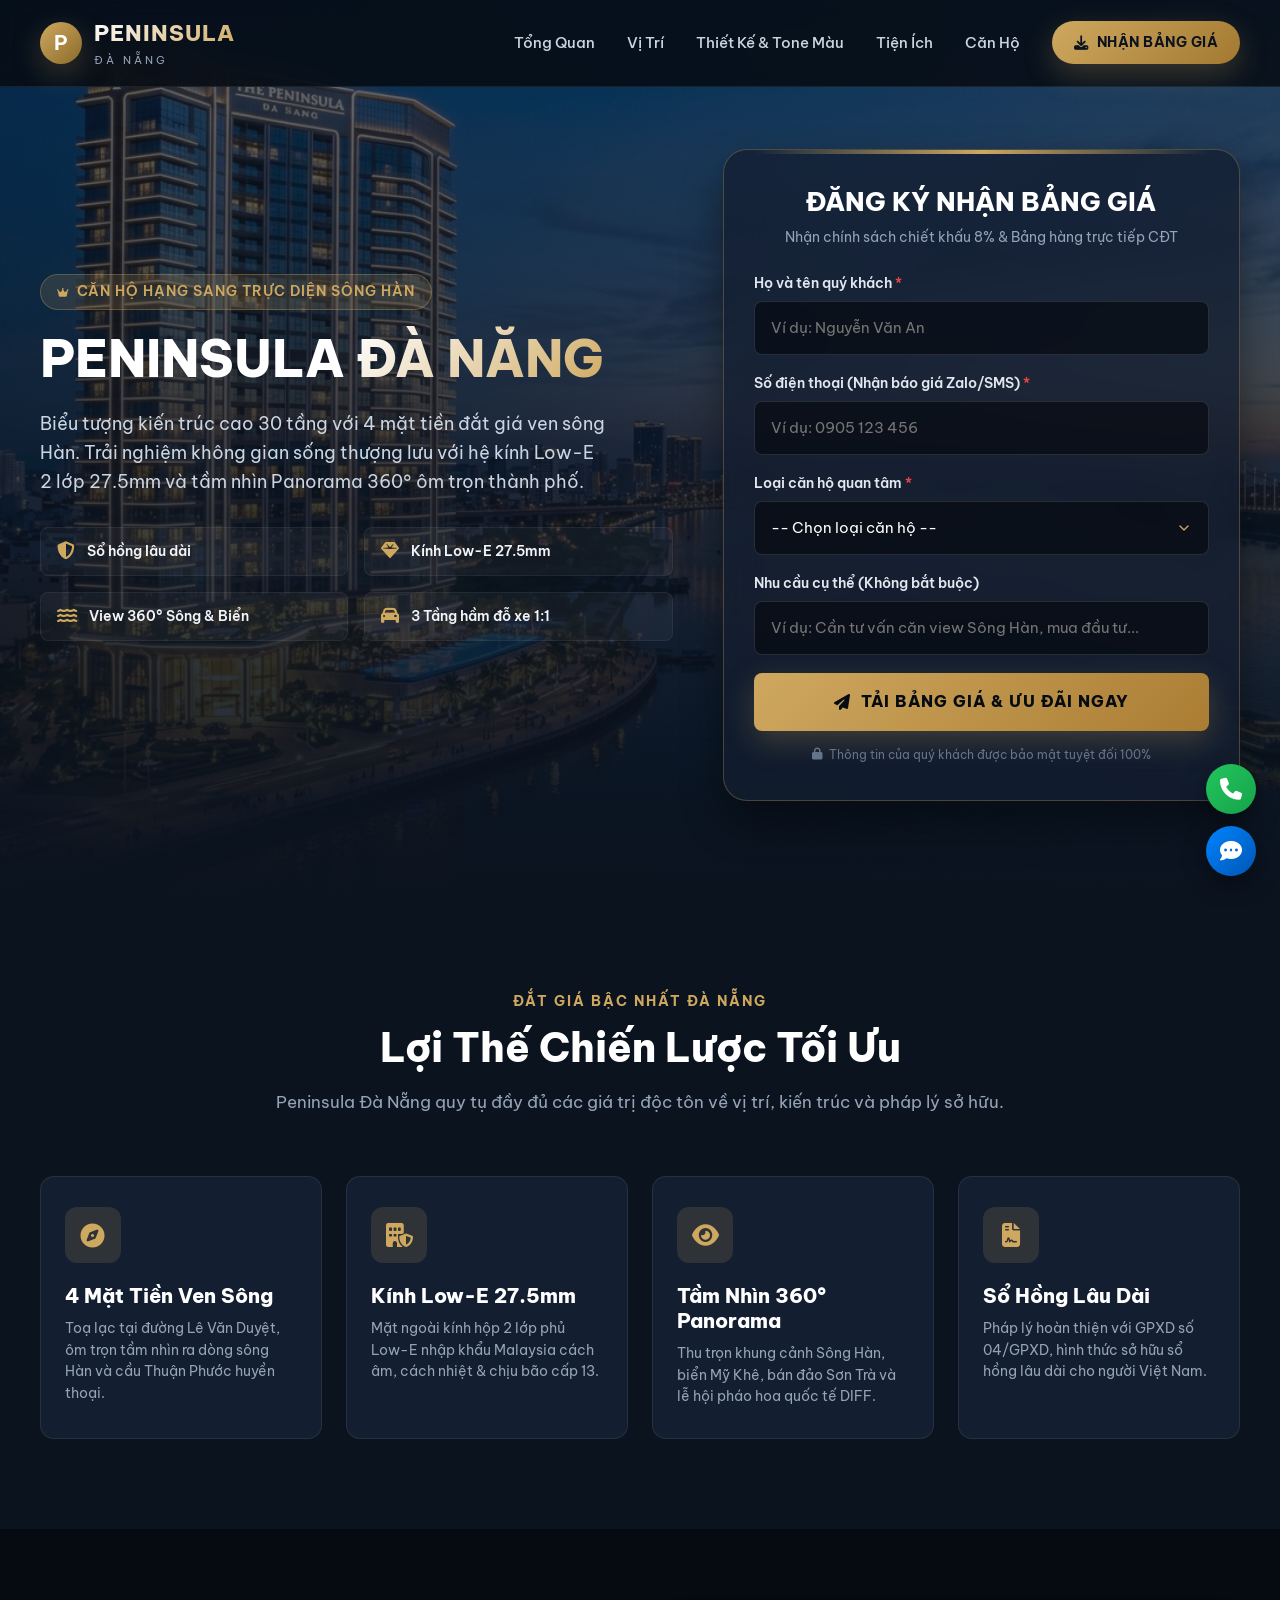
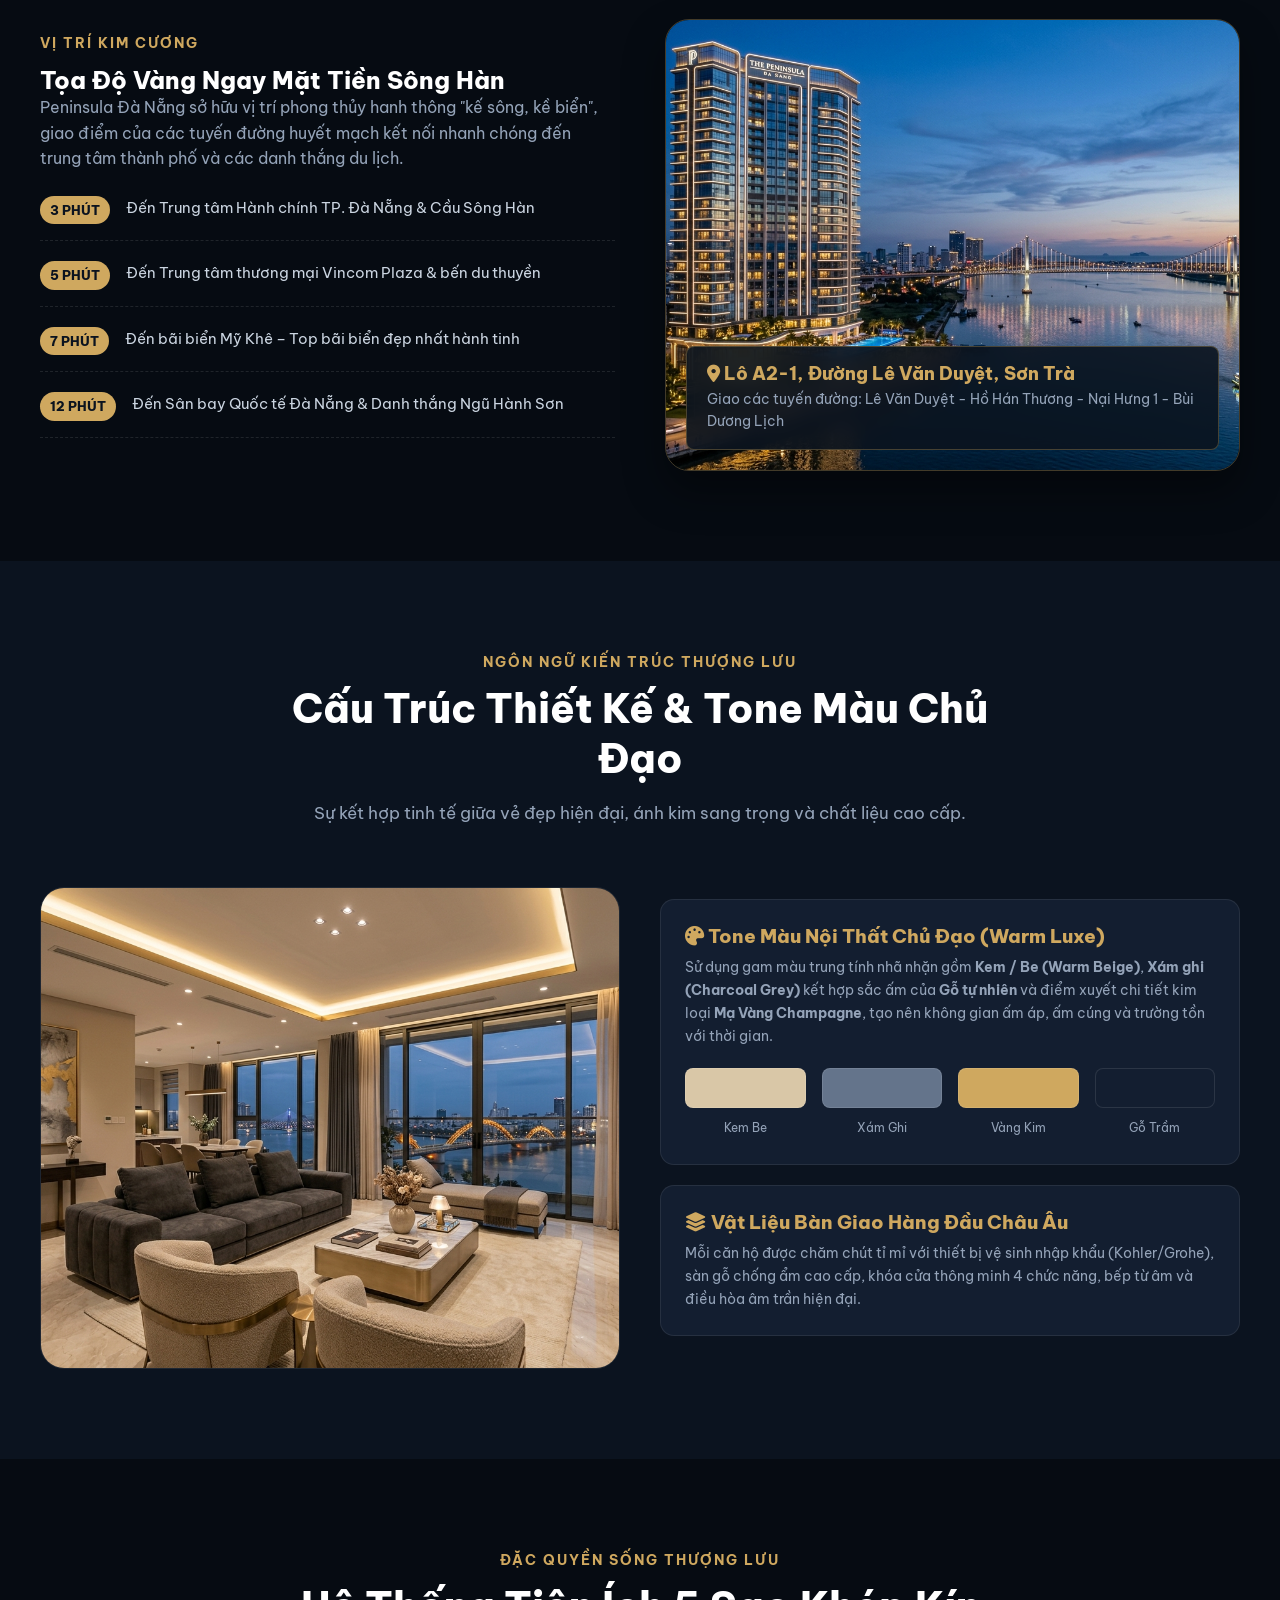
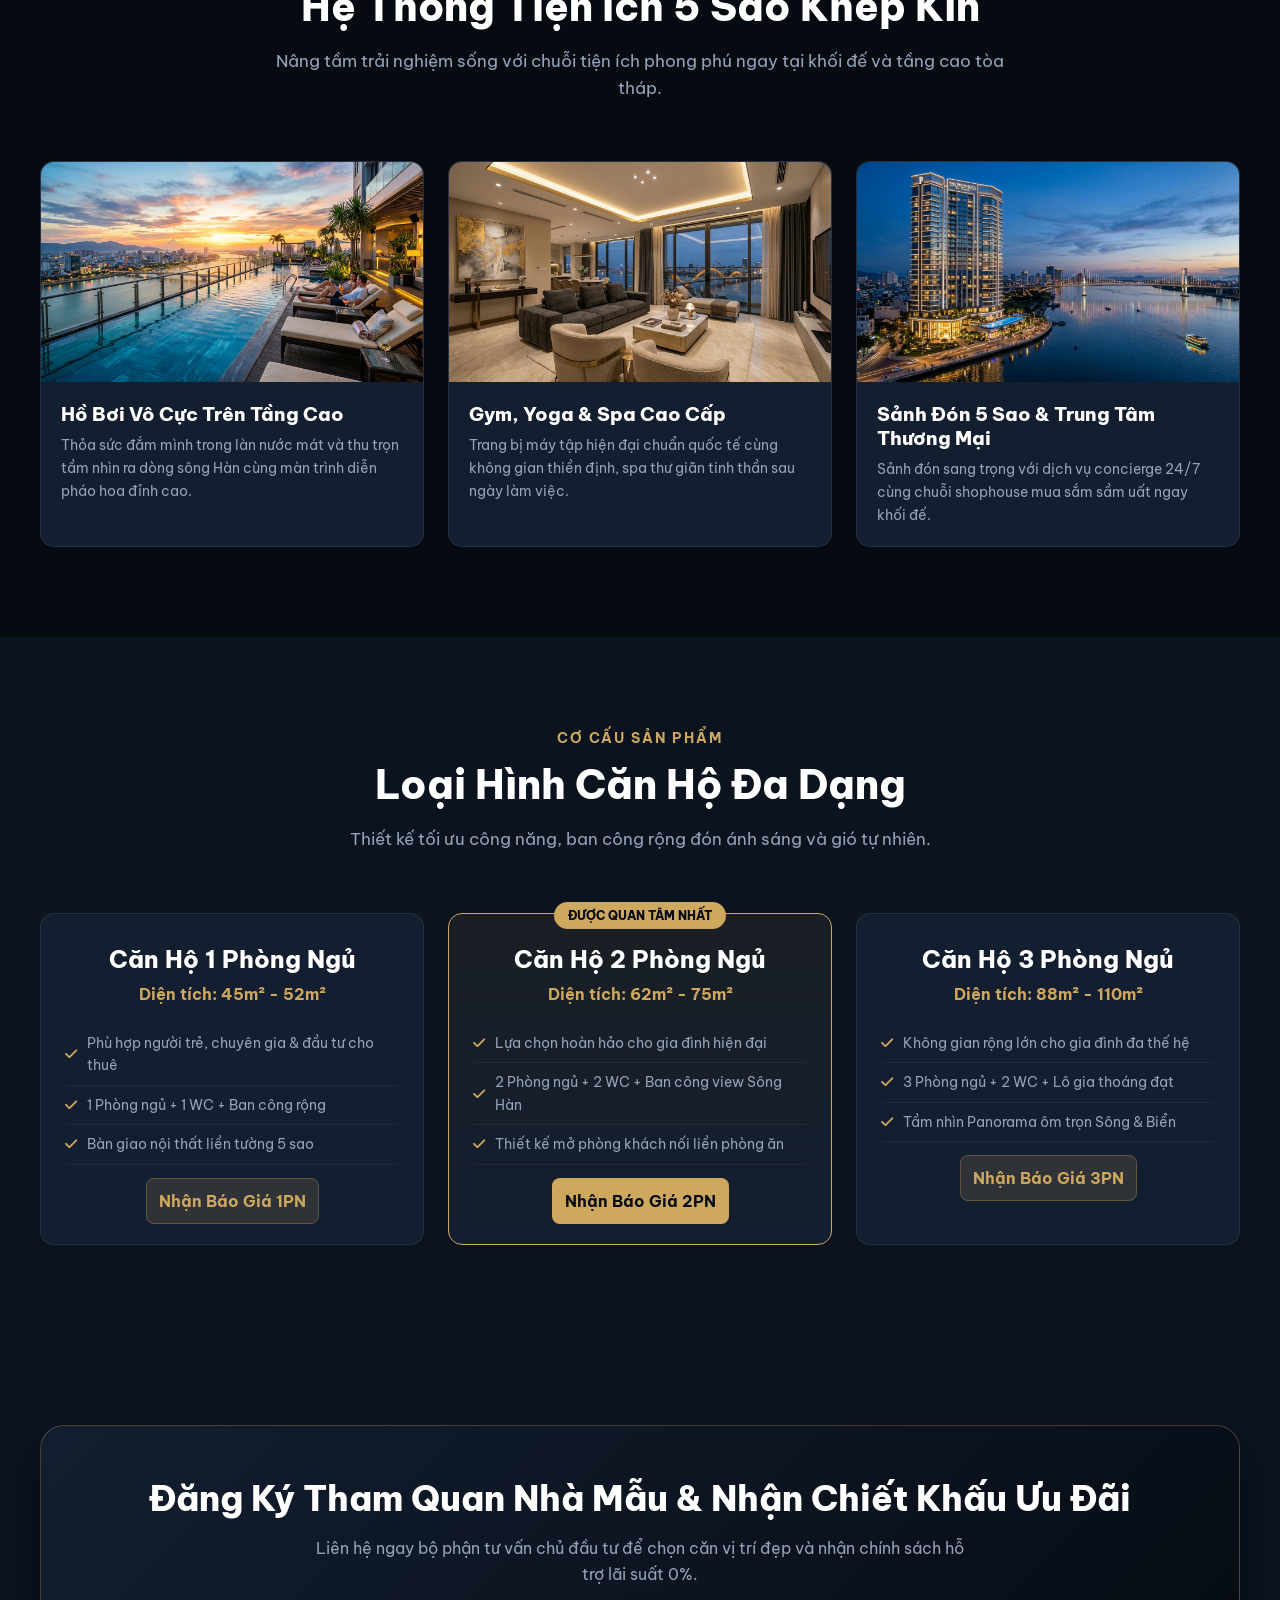
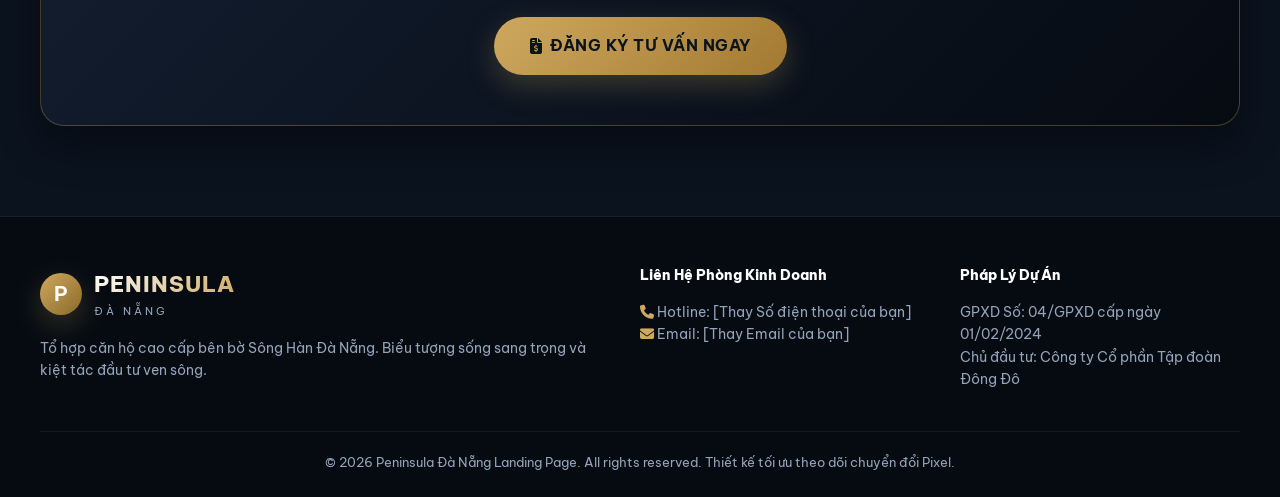
==== index.html @ bd0c5ffa "Initial Peninsula Da Nang landing page" ====
<!DOCTYPE html>
<html lang="vi">
<head>
  <meta charset="UTF-8">
  <meta name="viewport" content="width=device-width, initial-scale=1.0">
  <title>Peninsula Đà Nẵng | Căn Hộ Hạng Sang Ven Sông Hàn - Nhận Bảng Giá CĐT</title>
  <meta name="description" content="Dự án Căn hộ Cao Cấp Peninsula Đà Nẵng tại đường Lê Văn Duyệt, Sơn Trà. Sở hữu 4 mặt tiền trực diện Sông Hàn, kính Low-E 27.5mm, sổ hồng lâu dài. Đăng ký nhận bảng giá và ưu đãi chiết khấu mới nhất!">
  
  <!-- Google Fonts - Be Vietnam Pro Single Font System -->
  <link rel="preconnect" href="https://fonts.googleapis.com">
  <link rel="preconnect" href="https://fonts.gstatic.com" crossorigin>
  <link href="https://fonts.googleapis.com/css2?family=Be+Vietnam+Pro:ital,wght@0,300;0,400;0,500;0,600;0,700;0,800;1,400&display=swap" rel="stylesheet">

  <!-- FontAwesome Icons -->
  <link rel="stylesheet" href="https://cdnjs.cloudflare.com/ajax/libs/font-awesome/6.5.1/css/all.min.css">
  
  <!-- Main Stylesheet -->
  <link rel="stylesheet" href="style.css">
</head>
<body>

  <!-- Floating Contact Widget -->
  <div class="floating-widget">
    <a href="#" class="widget-btn widget-phone" title="Gọi hotline tư vấn">
      <i class="fa-solid fa-phone"></i>
    </a>
    <a href="https://zalo.me" target="_blank" class="widget-btn widget-zalo" title="Chat Zalo ngay">
      <i class="fa-solid fa-comment-dots"></i>
    </a>
  </div>

  <!-- Header Navigation -->
  <header class="header">
    <div class="container">
      <div class="nav-wrapper">
        <a href="#" class="logo">
          <div class="logo-icon">P</div>
          <div class="logo-text">
            <span class="logo-title">PENINSULA</span>
            <span class="logo-sub">ĐÀ NẴNG</span>
          </div>
        </a>

        <ul class="nav-menu">
          <li><a href="#gioi-thieu" class="nav-link">Tổng Quan</a></li>
          <li><a href="#vi-tri" class="nav-link">Vị Trí</a></li>
          <li><a href="#thiet-ke" class="nav-link">Thiết Kế & Tone Màu</a></li>
          <li><a href="#tien-ich" class="nav-link">Tiện Ích</a></li>
          <li><a href="#can-ho" class="nav-link">Căn Hộ</a></li>
          <li><a href="#dang-ky" class="nav-cta-btn"><i class="fa-solid fa-download"></i> Nhận Bảng Giá</a></li>
        </ul>

        <button class="mobile-toggle" aria-label="Menu Mobile">
          <i class="fa-solid fa-bars"></i>
        </button>
      </div>
    </div>
  </header>

  <!-- Hero Section -->
  <section class="hero" id="gioi-thieu">
    <div class="container">
      <div class="hero-grid">
        <!-- Hero Text Left -->
        <div class="hero-content">
          <div class="badge-tag">
            <i class="fa-solid fa-crown"></i> Căn Hộ Hạng Sang Trực Diện Sông Hàn
          </div>
          <h1 class="hero-title">
            PENINSULA <span>ĐÀ NẴNG</span>
          </h1>
          <p class="hero-subtitle">
            Biểu tượng kiến trúc cao 30 tầng với 4 mặt tiền đắt giá ven sông Hàn. Trải nghiệm không gian sống thượng lưu với hệ kính Low-E 2 lớp 27.5mm và tầm nhìn Panorama 360° ôm trọn thành phố.
          </p>

          <div class="hero-features-list">
            <div class="hero-feature-item">
              <i class="fa-solid fa-shield-halved"></i>
              <span class="hero-feature-text">Sổ hồng lâu dài</span>
            </div>
            <div class="hero-feature-item">
              <i class="fa-solid fa-gem"></i>
              <span class="hero-feature-text">Kính Low-E 27.5mm</span>
            </div>
            <div class="hero-feature-item">
              <i class="fa-solid fa-water"></i>
              <span class="hero-feature-text">View 360° Sông & Biển</span>
            </div>
            <div class="hero-feature-item">
              <i class="fa-solid fa-car"></i>
              <span class="hero-feature-text">3 Tầng hầm đỗ xe 1:1</span>
            </div>
          </div>
        </div>

        <!-- Form Registration Right -->
        <div class="hero-form-wrapper" id="dang-ky">
          <div class="lead-form-card">
            <div class="form-header">
              <h3>ĐĂNG KÝ NHẬN BẢNG GIÁ</h3>
              <p>Nhận chính sách chiết khấu 8% & Bảng hàng trực tiếp CĐT</p>
            </div>

            <form id="projectLeadForm">
              <!-- Họ và Tên -->
              <div class="form-group">
                <label for="customerName" class="form-label">Họ và tên quý khách <span style="color: #ef4444;">*</span></label>
                <input type="text" id="customerName" class="form-control" placeholder="Ví dụ: Nguyễn Văn An" required>
              </div>

              <!-- Số Điện Thoại -->
              <div class="form-group">
                <label for="customerPhone" class="form-label">Số điện thoại (Nhận báo giá Zalo/SMS) <span style="color: #ef4444;">*</span></label>
                <input type="tel" id="customerPhone" class="form-control" placeholder="Ví dụ: 0905 123 456" required>
              </div>

              <!-- Loại Căn Hộ Quan Tâm -->
              <div class="form-group">
                <label for="apartmentType" class="form-label">Loại căn hộ quan tâm <span style="color: #ef4444;">*</span></label>
                <select id="apartmentType" class="form-control" required>
                  <option value="" disabled selected>-- Chọn loại căn hộ --</option>
                  <option value="Căn hộ 1 Phòng Ngủ (45 - 52m²)">Căn hộ 1 Phòng Ngủ (45m² - 52m²)</option>
                  <option value="Căn hộ 2 Phòng Ngủ (62 - 75m²)">Căn hộ 2 Phòng Ngủ (62m² - 75m²)</option>
                  <option value="Căn hộ 3 Phòng Ngủ (88 - 110m²)">Căn hộ 3 Phòng Ngủ (88m² - 110m²)</option>
                  <option value="Sky Villa / Penthouse">Sky Villa / Penthouse Thượng Lưu</option>
                </select>
              </div>

              <!-- Ghi chú / Nhu cầu -->
              <div class="form-group">
                <label for="customerNote" class="form-label">Nhu cầu cụ thể (Không bắt buộc)</label>
                <input type="text" id="customerNote" class="form-control" placeholder="Ví dụ: Cần tư vấn căn view Sông Hàn, mua đầu tư...">
              </div>

              <button type="submit" class="form-btn-submit">
                <i class="fa-solid fa-paper-plane"></i> TẢI BẢNG GIÁ & ƯU ĐÃI NGAY
              </button>

              <div class="form-security-note">
                <i class="fa-solid fa-lock"></i> Thông tin của quý khách được bảo mật tuyệt đối 100%
              </div>
            </form>
          </div>
        </div>
      </div>
    </div>
  </section>

  <!-- Key Highlights -->
  <section class="section">
    <div class="container">
      <div class="section-header">
        <span class="section-subtitle">ĐẮT GIÁ BẬC NHẤT ĐÀ NẴNG</span>
        <h2 class="section-title">Lợi Thế Chiến Lược Tối Ưu</h2>
        <p class="section-desc">Peninsula Đà Nẵng quy tụ đầy đủ các giá trị độc tôn về vị trí, kiến trúc và pháp lý sở hữu.</p>
      </div>

      <div class="highlights-grid">
        <div class="highlight-card">
          <div class="highlight-icon">
            <i class="fa-solid fa-compass"></i>
          </div>
          <h3 class="highlight-title">4 Mặt Tiền Ven Sông</h3>
          <p class="highlight-desc">Toạ lạc tại đường Lê Văn Duyệt, ôm trọn tầm nhìn ra dòng sông Hàn và cầu Thuận Phước huyền thoại.</p>
        </div>

        <div class="highlight-card">
          <div class="highlight-icon">
            <i class="fa-solid fa-building-shield"></i>
          </div>
          <h3 class="highlight-title">Kính Low-E 27.5mm</h3>
          <p class="highlight-desc">Mặt ngoài kính hộp 2 lớp phủ Low-E nhập khẩu Malaysia cách âm, cách nhiệt & chịu bão cấp 13.</p>
        </div>

        <div class="highlight-card">
          <div class="highlight-icon">
            <i class="fa-solid fa-eye"></i>
          </div>
          <h3 class="highlight-title">Tầm Nhìn 360° Panorama</h3>
          <p class="highlight-desc">Thu trọn khung cảnh Sông Hàn, biển Mỹ Khê, bán đảo Sơn Trà và lễ hội pháo hoa quốc tế DIFF.</p>
        </div>

        <div class="highlight-card">
          <div class="highlight-icon">
            <i class="fa-solid fa-file-contract"></i>
          </div>
          <h3 class="highlight-title">Sổ Hồng Lâu Dài</h3>
          <p class="highlight-desc">Pháp lý hoàn thiện với GPXD số 04/GPXD, hình thức sở hữu sổ hồng lâu dài cho người Việt Nam.</p>
        </div>
      </div>
    </div>
  </section>

  <!-- Location Section -->
  <section class="section section-darker" id="vi-tri">
    <div class="container">
      <div class="location-wrapper">
        <div class="location-info">
          <span class="section-subtitle">VỊ TRÍ KIM CƯƠNG</span>
          <h2>Tọa Độ Vàng Ngay Mặt Tiền Sông Hàn</h2>
          <p style="color: var(--text-muted); margin-bottom: 20px;">
            Peninsula Đà Nẵng sở hữu vị trí phong thủy hanh thông "kế sông, kề biển", giao điểm của các tuyến đường huyết mạch kết nối nhanh chóng đến trung tâm thành phố và các danh thắng du lịch.
          </p>

          <ul class="location-list">
            <li class="location-item">
              <span class="location-time">3 PHÚT</span>
              <span class="location-text">Đến Trung tâm Hành chính TP. Đà Nẵng & Cầu Sông Hàn</span>
            </li>
            <li class="location-item">
              <span class="location-time">5 PHÚT</span>
              <span class="location-text">Đến Trung tâm thương mại Vincom Plaza & bến du thuyền</span>
            </li>
            <li class="location-item">
              <span class="location-time">7 PHÚT</span>
              <span class="location-text">Đến bãi biển Mỹ Khê – Top bãi biển đẹp nhất hành tinh</span>
            </li>
            <li class="location-item">
              <span class="location-time">12 PHÚT</span>
              <span class="location-text">Đến Sân bay Quốc tế Đà Nẵng & Danh thắng Ngũ Hành Sơn</span>
            </li>
          </ul>
        </div>

        <div class="location-map-card">
          <img src="images/hero.jpg" alt="Vị trí Peninsula Đà Nẵng">
          <div class="map-overlay-badge">
            <h4><i class="fa-solid fa-location-dot"></i> Lô A2-1, Đường Lê Văn Duyệt, Sơn Trà</h4>
            <p style="font-size: 0.85rem; color: #94a3b8;">Giao các tuyến đường: Lê Văn Duyệt - Hồ Hán Thương - Nại Hưng 1 - Bùi Dương Lịch</p>
          </div>
        </div>
      </div>
    </div>
  </section>

  <!-- Architecture, Design & Color Scheme -->
  <section class="section" id="thiet-ke">
    <div class="container">
      <div class="section-header">
        <span class="section-subtitle">NGÔN NGỮ KIẾN TRÚC THƯỢNG LƯU</span>
        <h2 class="section-title">Cấu Trúc Thiết Kế & Tone Màu Chủ Đạo</h2>
        <p class="section-desc">Sự kết hợp tinh tế giữa vẻ đẹp hiện đại, ánh kim sang trọng và chất liệu cao cấp.</p>
      </div>

      <div class="design-grid">
        <div class="design-img-wrapper">
          <img src="images/interior.jpg" alt="Thiết kế căn hộ Peninsula Đà Nẵng">
        </div>

        <div class="design-content">
          <div class="material-box">
            <h4><i class="fa-solid fa-palette"></i> Tone Màu Nội Thất Chủ Đạo (Warm Luxe)</h4>
            <p>Sử dụng gam màu trung tính nhã nhặn gồm <strong>Kem / Be (Warm Beige)</strong>, <strong>Xám ghi (Charcoal Grey)</strong> kết hợp sắc ấm của <strong>Gỗ tự nhiên</strong> và điểm xuyết chi tiết kim loại <strong>Mạ Vàng Champagne</strong>, tạo nên không gian ấm áp, ấm cúng và trường tồn với thời gian.</p>

            <div class="color-palette">
              <div class="color-item">
                <div class="color-swatch swatch-beige"></div>
                <span>Kem Be</span>
              </div>
              <div class="color-item">
                <div class="color-swatch swatch-grey"></div>
                <span>Xám Ghi</span>
              </div>
              <div class="color-item">
                <div class="color-swatch swatch-gold"></div>
                <span>Vàng Kim</span>
              </div>
              <div class="color-item">
                <div class="color-swatch swatch-dark"></div>
                <span>Gỗ Trầm</span>
              </div>
            </div>
          </div>

          <div class="material-box">
            <h4><i class="fa-solid fa-layer-group"></i> Vật Liệu Bàn Giao Hàng Đầu Châu Âu</h4>
            <p>Mỗi căn hộ được chăm chút tỉ mỉ với thiết bị vệ sinh nhập khẩu (Kohler/Grohe), sàn gỗ chống ẩm cao cấp, khóa cửa thông minh 4 chức năng, bếp từ âm và điều hòa âm trần hiện đại.</p>
          </div>
        </div>
      </div>
    </div>
  </section>

  <!-- Amenities Section -->
  <section class="section section-darker" id="tien-ich">
    <div class="container">
      <div class="section-header">
        <span class="section-subtitle">ĐẶC QUYỀN SỐNG THƯỢNG LƯU</span>
        <h2 class="section-title">Hệ Thống Tiện Ích 5 Sao Khép Kín</h2>
        <p class="section-desc">Nâng tầm trải nghiệm sống với chuỗi tiện ích phong phú ngay tại khối đế và tầng cao tòa tháp.</p>
      </div>

      <div class="amenities-grid">
        <div class="amenity-card">
          <img src="images/pool.jpg" alt="Hồ bơi vô cực Peninsula" class="amenity-img">
          <div class="amenity-content">
            <h4>Hồ Bơi Vô Cực Trên Tầng Cao</h4>
            <p>Thỏa sức đắm mình trong làn nước mát và thu trọn tầm nhìn ra dòng sông Hàn cùng màn trình diễn pháo hoa đỉnh cao.</p>
          </div>
        </div>

        <div class="amenity-card">
          <img src="images/interior.jpg" alt="Phòng Gym & Yoga" class="amenity-img">
          <div class="amenity-content">
            <h4>Gym, Yoga & Spa Cao Cấp</h4>
            <p>Trang bị máy tập hiện đại chuẩn quốc tế cùng không gian thiền định, spa thư giãn tinh thần sau ngày làm việc.</p>
          </div>
        </div>

        <div class="amenity-card">
          <img src="images/hero.jpg" alt="Sảnh đón 5 sao" class="amenity-img">
          <div class="amenity-content">
            <h4>Sảnh Đón 5 Sao & Trung Tâm Thương Mại</h4>
            <p>Sảnh đón sang trọng với dịch vụ concierge 24/7 cùng chuỗi shophouse mua sắm sầm uất ngay khối đế.</p>
          </div>
        </div>
      </div>
    </div>
  </section>

  <!-- Apartment Types Section -->
  <section class="section" id="can-ho">
    <div class="container">
      <div class="section-header">
        <span class="section-subtitle">CƠ CẤU SẢN PHẨM</span>
        <h2 class="section-title">Loại Hình Căn Hộ Đa Dạng</h2>
        <p class="section-desc">Thiết kế tối ưu công năng, ban công rộng đón ánh sáng và gió tự nhiên.</p>
      </div>

      <div class="apt-types-grid">
        <!-- 1PN -->
        <div class="apt-card">
          <h3 class="apt-name">Căn Hộ 1 Phòng Ngủ</h3>
          <div class="apt-area">Diện tích: 45m² - 52m²</div>
          <ul class="apt-features">
            <li><i class="fa-solid fa-check"></i> Phù hợp người trẻ, chuyên gia & đầu tư cho thuê</li>
            <li><i class="fa-solid fa-check"></i> 1 Phòng ngủ + 1 WC + Ban công rộng</li>
            <li><i class="fa-solid fa-check"></i> Bàn giao nội thất liền tường 5 sao</li>
          </ul>
          <a href="#dang-ky" class="apt-btn">Nhận Báo Giá 1PN</a>
        </div>

        <!-- 2PN -->
        <div class="apt-card popular">
          <div class="popular-badge">ĐƯỢC QUAN TÂM NHẤT</div>
          <h3 class="apt-name">Căn Hộ 2 Phòng Ngủ</h3>
          <div class="apt-area">Diện tích: 62m² - 75m²</div>
          <ul class="apt-features">
            <li><i class="fa-solid fa-check"></i> Lựa chọn hoàn hảo cho gia đình hiện đại</li>
            <li><i class="fa-solid fa-check"></i> 2 Phòng ngủ + 2 WC + Ban công view Sông Hàn</li>
            <li><i class="fa-solid fa-check"></i> Thiết kế mở phòng khách nối liền phòng ăn</li>
          </ul>
          <a href="#dang-ky" class="apt-btn" style="background: var(--primary-gold); color: #060b12;">Nhận Báo Giá 2PN</a>
        </div>

        <!-- 3PN -->
        <div class="apt-card">
          <h3 class="apt-name">Căn Hộ 3 Phòng Ngủ</h3>
          <div class="apt-area">Diện tích: 88m² - 110m²</div>
          <ul class="apt-features">
            <li><i class="fa-solid fa-check"></i> Không gian rộng lớn cho gia đình đa thế hệ</li>
            <li><i class="fa-solid fa-check"></i> 3 Phòng ngủ + 2 WC + Lô gia thoáng đạt</li>
            <li><i class="fa-solid fa-check"></i> Tầm nhìn Panorama ôm trọn Sông & Biển</li>
          </ul>
          <a href="#dang-ky" class="apt-btn">Nhận Báo Giá 3PN</a>
        </div>
      </div>
    </div>
  </section>

  <!-- CTA Banner Section -->
  <section class="section">
    <div class="container">
      <div class="cta-banner">
        <h2>Đăng Ký Tham Quan Nhà Mẫu & Nhận Chiết Khấu Ưu Đãi</h2>
        <p>Liên hệ ngay bộ phận tư vấn chủ đầu tư để chọn căn vị trí đẹp và nhận chính sách hỗ trợ lãi suất 0%.</p>
        <a href="#dang-ky" class="nav-cta-btn" style="padding: 16px 36px; font-size: 1rem;">
          <i class="fa-solid fa-file-invoice-dollar"></i> ĐĂNG KÝ TƯ VẤN NGAY
        </a>
      </div>
    </div>
  </section>

  <!-- Footer -->
  <footer class="footer">
    <div class="container">
      <div class="footer-grid">
        <div>
          <div class="logo footer-logo">
            <div class="logo-icon">P</div>
            <div class="logo-text">
              <span class="logo-title">PENINSULA</span>
              <span class="logo-sub">ĐÀ NẴNG</span>
            </div>
          </div>
          <p>Tổ hợp căn hộ cao cấp bên bờ Sông Hàn Đà Nẵng. Biểu tượng sống sang trọng và kiệt tác đầu tư ven sông.</p>
        </div>

        <div>
          <h4 style="color: #fff; margin-bottom: 16px;">Liên Hệ Phòng Kinh Doanh</h4>
          <p><i class="fa-solid fa-phone" style="color: var(--primary-gold);"></i> Hotline: [Thay Số điện thoại của bạn]</p>
          <p><i class="fa-solid fa-envelope" style="color: var(--primary-gold);"></i> Email: [Thay Email của bạn]</p>
        </div>

        <div>
          <h4 style="color: #fff; margin-bottom: 16px;">Pháp Lý Dự Án</h4>
          <p>GPXD Số: 04/GPXD cấp ngày 01/02/2024</p>
          <p>Chủ đầu tư: Công ty Cổ phần Tập đoàn Đông Đô</p>
        </div>
      </div>

      <div class="footer-bottom">
        <p>&copy; 2026 Peninsula Đà Nẵng Landing Page. All rights reserved. Thiết kế tối ưu theo dõi chuyển đổi Pixel.</p>
      </div>
    </div>
  </footer>

  <!-- Script -->
  <script src="script.js"></script>
</body>
</html>
---- style.css ----
/* ==========================================================================
   Peninsula Đà Nẵng - Premium Real Estate Landing Page Stylesheet
   Design System: Luxury Dark/Gold & Warm Glassmorphism
   ========================================================================== */

@import url('https://fonts.googleapis.com/css2?family=Be+Vietnam+Pro:ital,wght@0,300;0,400;0,500;0,600;0,700;0,800;1,400&display=swap');

:root {
  --primary-gold: #cfa85f;
  --primary-gold-hover: #e5be75;
  --primary-gold-light: rgba(207, 168, 95, 0.15);
  --dark-bg: #0b131f;
  --dark-card: #131e30;
  --dark-card-glass: rgba(19, 30, 48, 0.75);
  --dark-navy: #060b12;
  --accent-blue: #1e3a5f;
  --text-main: #f0f4f8;
  --text-muted: #94a3b8;
  --text-dark: #1e293b;
  --border-gold: rgba(207, 168, 95, 0.3);
  --border-light: rgba(255, 255, 255, 0.08);
  --radius-sm: 8px;
  --radius-md: 14px;
  --radius-lg: 24px;
  --shadow-lux: 0 20px 40px rgba(0, 0, 0, 0.4);
  --shadow-gold: 0 10px 30px rgba(207, 168, 95, 0.25);
  --transition: all 0.3s cubic-bezier(0.4, 0, 0.2, 1);
}

/* Reset & Base Styles */
*, *::before, *::after {
  box-sizing: border-box;
  margin: 0;
  padding: 0;
}

html {
  scroll-behavior: smooth;
  font-size: 16px;
}

body, input, select, textarea, button {
  font-family: 'Be Vietnam Pro', system-ui, -apple-system, BlinkMacSystemFont, Arial, sans-serif;
  background-color: var(--dark-bg);
  color: var(--text-main);
  line-height: 1.6;
  overflow-x: hidden;
}

h1, h2, h3, h4, h5, h6 {
  font-family: 'Be Vietnam Pro', system-ui, -apple-system, BlinkMacSystemFont, Arial, sans-serif;
  font-weight: 800;
  line-height: 1.25;
  color: #ffffff;
}

a {
  color: inherit;
  text-decoration: none;
  transition: var(--transition);
}

img {
  max-width: 100%;
  height: auto;
  display: block;
}

.container {
  width: 100%;
  max-width: 1240px;
  margin: 0 auto;
  padding: 0 20px;
}

/* Header & Nav */
.header {
  position: fixed;
  top: 0;
  left: 0;
  width: 100%;
  z-index: 1000;
  background: rgba(6, 11, 18, 0.85);
  backdrop-filter: blur(12px);
  -webkit-backdrop-filter: blur(12px);
  border-bottom: 1px solid var(--border-light);
  padding: 16px 0;
  transition: var(--transition);
}

.header.scrolled {
  padding: 10px 0;
  box-shadow: 0 10px 30px rgba(0,0,0,0.5);
  background: rgba(6, 11, 18, 0.95);
}

.nav-wrapper {
  display: flex;
  justify-content: space-between;
  align-items: center;
}

.logo {
  display: flex;
  align-items: center;
  gap: 12px;
}

.logo-icon {
  width: 42px;
  height: 42px;
  background: linear-gradient(135deg, var(--primary-gold), #8a6a29);
  border-radius: 50%;
  display: flex;
  align-items: center;
  justify-content: center;
  color: #fff;
  font-weight: bold;
  font-size: 20px;
  box-shadow: var(--shadow-gold);
}

.logo-text {
  display: flex;
  flex-direction: column;
}

.logo-title {
  font-family: 'Be Vietnam Pro', sans-serif;
  font-size: 1.4rem;
  font-weight: 800;
  letter-spacing: 1px;
  background: linear-gradient(135deg, #fff, var(--primary-gold));
  -webkit-background-clip: text;
  -webkit-text-fill-color: transparent;
}

.logo-sub {
  font-size: 0.7rem;
  text-transform: uppercase;
  letter-spacing: 3px;
  color: var(--text-muted);
}

.nav-menu {
  display: flex;
  align-items: center;
  gap: 32px;
  list-style: none;
}

.nav-link {
  font-size: 0.95rem;
  font-weight: 500;
  color: #cbd5e1;
  position: relative;
  padding: 6px 0;
}

.nav-link:hover, .nav-link.active {
  color: var(--primary-gold);
}

.nav-link::after {
  content: '';
  position: absolute;
  bottom: 0;
  left: 0;
  width: 0%;
  height: 2px;
  background: var(--primary-gold);
  transition: var(--transition);
}

.nav-link:hover::after {
  width: 100%;
}

.nav-cta-btn {
  background: linear-gradient(135deg, var(--primary-gold), #a37931);
  color: #0b131f;
  padding: 10px 22px;
  border-radius: 50px;
  font-weight: 700;
  font-size: 0.9rem;
  text-transform: uppercase;
  letter-spacing: 0.5px;
  box-shadow: var(--shadow-gold);
  display: inline-flex;
  align-items: center;
  gap: 8px;
  border: none;
  cursor: pointer;
}

.nav-cta-btn:hover {
  transform: translateY(-2px);
  background: linear-gradient(135deg, var(--primary-gold-hover), var(--primary-gold));
  box-shadow: 0 12px 35px rgba(207, 168, 95, 0.4);
}

.mobile-toggle {
  display: none;
  background: none;
  border: none;
  color: #fff;
  font-size: 24px;
  cursor: pointer;
}

/* Hero Section */
.hero {
  position: relative;
  min-height: 100vh;
  padding-top: 130px;
  padding-bottom: 80px;
  display: flex;
  align-items: center;
  background: linear-gradient(to bottom, rgba(11, 19, 31, 0.6), rgba(11, 19, 31, 0.95)),
              url('images/hero.jpg') center/cover no-repeat;
  overflow: hidden;
}

.hero::after {
  content: '';
  position: absolute;
  bottom: 0;
  left: 0;
  width: 100%;
  height: 150px;
  background: linear-gradient(to top, var(--dark-bg), transparent);
}

.hero-grid {
  display: grid;
  grid-template-columns: 1.1fr 0.9fr;
  gap: 50px;
  align-items: center;
  position: relative;
  z-index: 10;
}

.badge-tag {
  display: inline-flex;
  align-items: center;
  gap: 8px;
  padding: 6px 16px;
  background: rgba(207, 168, 95, 0.15);
  border: 1px solid var(--border-gold);
  border-radius: 30px;
  color: var(--primary-gold);
  font-size: 0.85rem;
  font-weight: 600;
  text-transform: uppercase;
  letter-spacing: 1px;
  margin-bottom: 20px;
}

.badge-tag i {
  font-size: 10px;
}

.hero-title {
  font-size: 3.2rem;
  line-height: 1.15;
  margin-bottom: 20px;
}

.hero-title span {
  background: linear-gradient(135deg, #ffffff, var(--primary-gold));
  -webkit-background-clip: text;
  -webkit-text-fill-color: transparent;
}

.hero-subtitle {
  font-size: 1.15rem;
  color: #cbd5e1;
  margin-bottom: 30px;
  font-weight: 400;
  max-width: 90%;
}

.hero-features-list {
  display: grid;
  grid-template-columns: repeat(2, 1fr);
  gap: 16px;
  margin-bottom: 35px;
}

.hero-feature-item {
  display: flex;
  align-items: center;
  gap: 12px;
  background: rgba(255, 255, 255, 0.04);
  padding: 12px 16px;
  border-radius: var(--radius-sm);
  border: 1px solid rgba(255, 255, 255, 0.06);
}

.hero-feature-item i {
  color: var(--primary-gold);
  font-size: 18px;
}

.hero-feature-text {
  font-size: 0.9rem;
  font-weight: 600;
  color: #f1f5f9;
}

/* Glass Lead Form */
.lead-form-card {
  background: var(--dark-card-glass);
  backdrop-filter: blur(20px);
  -webkit-backdrop-filter: blur(20px);
  border: 1px solid var(--border-gold);
  border-radius: var(--radius-lg);
  padding: 36px 30px;
  box-shadow: var(--shadow-lux);
  position: relative;
}

.lead-form-card::before {
  content: '';
  position: absolute;
  top: 0;
  left: 30px;
  right: 30px;
  height: 4px;
  background: linear-gradient(90deg, transparent, var(--primary-gold), transparent);
}

.form-header {
  text-align: center;
  margin-bottom: 24px;
}

.form-header h3 {
  font-size: 1.6rem;
  color: #ffffff;
  margin-bottom: 8px;
}

.form-header p {
  font-size: 0.88rem;
  color: var(--text-muted);
}

.form-group {
  margin-bottom: 18px;
  position: relative;
}

.form-label {
  display: block;
  font-size: 0.85rem;
  font-weight: 600;
  color: #e2e8f0;
  margin-bottom: 6px;
}

.form-control {
  width: 100%;
  padding: 14px 16px;
  background: rgba(6, 11, 18, 0.7);
  border: 1px solid rgba(255, 255, 255, 0.12);
  border-radius: var(--radius-sm);
  color: #fff;
  font-size: 0.95rem;
  font-family: inherit;
  transition: var(--transition);
}

.form-control:focus {
  outline: none;
  border-color: var(--primary-gold);
  box-shadow: 0 0 0 3px rgba(207, 168, 95, 0.2);
  background: rgba(6, 11, 18, 0.9);
}

select.form-control {
  appearance: none;
  background-image: url("data:image/svg+xml,%3Csvg xmlns='http://www.w3.org/2000/svg' width='16' height='16' viewBox='0 0 24 24' fill='none' stroke='%23cfa85f' stroke-width='2' stroke-linecap='round' stroke-linejoin='round'%3E%3Cpath d='m6 9 6 6 6-6'/%3E%3C/svg%3E");
  background-repeat: no-repeat;
  background-position: right 16px center;
}

select.form-control option {
  background: var(--dark-bg);
  color: #fff;
}

.form-btn-submit {
  width: 100%;
  padding: 16px;
  background: linear-gradient(135deg, var(--primary-gold), #aa7d33);
  border: none;
  border-radius: var(--radius-sm);
  color: #060b12;
  font-weight: 800;
  font-size: 1rem;
  text-transform: uppercase;
  letter-spacing: 1px;
  cursor: pointer;
  box-shadow: var(--shadow-gold);
  transition: var(--transition);
  margin-top: 10px;
  display: flex;
  align-items: center;
  justify-content: center;
  gap: 10px;
}

.form-btn-submit:hover {
  transform: translateY(-2px);
  background: linear-gradient(135deg, #e6c076, var(--primary-gold));
  box-shadow: 0 15px 35px rgba(207, 168, 95, 0.4);
}

.form-security-note {
  display: flex;
  align-items: center;
  justify-content: center;
  gap: 6px;
  font-size: 0.75rem;
  color: #64748b;
  margin-top: 14px;
  text-align: center;
}

/* Sections Base */
.section {
  padding: 90px 0;
  position: relative;
}

.section-darker {
  background-color: var(--dark-navy);
}

.section-header {
  text-align: center;
  max-width: 750px;
  margin: 0 auto 60px;
}

.section-subtitle {
  color: var(--primary-gold);
  font-size: 0.9rem;
  font-weight: 700;
  text-transform: uppercase;
  letter-spacing: 2px;
  display: block;
  margin-bottom: 10px;
}

.section-title {
  font-size: 2.5rem;
  color: #ffffff;
  margin-bottom: 16px;
}

.section-desc {
  color: var(--text-muted);
  font-size: 1.05rem;
}

/* Highlights Grid */
.highlights-grid {
  display: grid;
  grid-template-columns: repeat(4, 1fr);
  gap: 24px;
}

.highlight-card {
  background: var(--dark-card);
  border: 1px solid var(--border-light);
  border-radius: var(--radius-md);
  padding: 30px 24px;
  transition: var(--transition);
  position: relative;
  overflow: hidden;
}

.highlight-card:hover {
  transform: translateY(-8px);
  border-color: var(--border-gold);
  box-shadow: var(--shadow-lux);
}

.highlight-icon {
  width: 56px;
  height: 56px;
  background: var(--primary-gold-light);
  border-radius: 12px;
  display: flex;
  align-items: center;
  justify-content: center;
  color: var(--primary-gold);
  font-size: 24px;
  margin-bottom: 20px;
}

.highlight-title {
  font-size: 1.25rem;
  margin-bottom: 10px;
  color: #ffffff;
}

.highlight-desc {
  font-size: 0.9rem;
  color: var(--text-muted);
  line-height: 1.5;
}

/* Location Section */
.location-wrapper {
  display: grid;
  grid-template-columns: 1fr 1fr;
  gap: 50px;
  align-items: center;
}

.location-info h3 {
  font-size: 2rem;
  margin-bottom: 20px;
}

.location-list {
  list-style: none;
  margin-top: 24px;
}

.location-item {
  display: flex;
  align-items: flex-start;
  gap: 16px;
  margin-bottom: 20px;
  padding-bottom: 16px;
  border-bottom: 1px dashed rgba(255, 255, 255, 0.1);
}

.location-time {
  background: var(--primary-gold);
  color: #0b131f;
  font-weight: 800;
  font-size: 0.8rem;
  padding: 4px 10px;
  border-radius: 20px;
  white-space: nowrap;
}

.location-text {
  font-size: 0.95rem;
  color: #cbd5e1;
}

.location-map-card {
  position: relative;
  border-radius: var(--radius-lg);
  overflow: hidden;
  border: 1px solid var(--border-gold);
  box-shadow: var(--shadow-lux);
}

.location-map-card img {
  width: 100%;
  height: 450px;
  object-fit: cover;
}

.map-overlay-badge {
  position: absolute;
  bottom: 20px;
  left: 20px;
  right: 20px;
  background: rgba(11, 19, 31, 0.9);
  backdrop-filter: blur(10px);
  padding: 16px 20px;
  border-radius: var(--radius-sm);
  border: 1px solid var(--border-gold);
}

.map-overlay-badge h4 {
  color: var(--primary-gold);
  font-size: 1.1rem;
  margin-bottom: 4px;
}

/* Design & Material Section */
.design-grid {
  display: grid;
  grid-template-columns: 1fr 1fr;
  gap: 40px;
  align-items: center;
}

.design-img-wrapper {
  position: relative;
  border-radius: var(--radius-lg);
  overflow: hidden;
  border: 1px solid var(--border-light);
}

.design-img-wrapper img {
  width: 100%;
  height: 480px;
  object-fit: cover;
  transition: var(--transition);
}

.design-img-wrapper:hover img {
  transform: scale(1.03);
}

.material-box {
  background: var(--dark-card);
  padding: 24px;
  border-radius: var(--radius-md);
  border: 1px solid var(--border-light);
  margin-bottom: 20px;
}

.material-box h4 {
  color: var(--primary-gold);
  font-size: 1.2rem;
  margin-bottom: 8px;
}

.material-box p {
  color: var(--text-muted);
  font-size: 0.9rem;
}

.color-palette {
  display: flex;
  gap: 16px;
  margin-top: 20px;
}

.color-item {
  flex: 1;
  text-align: center;
}

.color-swatch {
  height: 40px;
  border-radius: 8px;
  margin-bottom: 6px;
  border: 1px solid rgba(255, 255, 255, 0.1);
}

.swatch-beige { background: #d9c7a7; }
.swatch-grey { background: #64748b; }
.swatch-gold { background: #cfa85f; }
.swatch-dark { background: #131e30; }

.color-item span {
  font-size: 0.75rem;
  color: var(--text-muted);
}

/* Amenities Grid */
.amenities-grid {
  display: grid;
  grid-template-columns: repeat(3, 1fr);
  gap: 24px;
}

.amenity-card {
  background: var(--dark-card);
  border-radius: var(--radius-md);
  overflow: hidden;
  border: 1px solid var(--border-light);
  transition: var(--transition);
}

.amenity-card:hover {
  transform: translateY(-6px);
  border-color: var(--border-gold);
  box-shadow: var(--shadow-lux);
}

.amenity-img {
  height: 220px;
  width: 100%;
  object-fit: cover;
}

.amenity-content {
  padding: 20px;
}

.amenity-content h4 {
  font-size: 1.2rem;
  margin-bottom: 8px;
  color: #fff;
}

.amenity-content p {
  font-size: 0.88rem;
  color: var(--text-muted);
}

/* Apartments Section */
.apt-types-grid {
  display: grid;
  grid-template-columns: repeat(3, 1fr);
  gap: 24px;
}

.apt-card {
  background: var(--dark-card);
  border-radius: var(--radius-md);
  padding: 30px 24px;
  border: 1px solid var(--border-light);
  text-align: center;
  transition: var(--transition);
  position: relative;
}

.apt-card.popular {
  border-color: var(--primary-gold);
  background: linear-gradient(180deg, rgba(207, 168, 95, 0.08), var(--dark-card));
}

.popular-badge {
  position: absolute;
  top: -12px;
  left: 50%;
  transform: translateX(-50%);
  background: var(--primary-gold);
  color: #060b12;
  font-size: 0.75rem;
  font-weight: 800;
  text-transform: uppercase;
  padding: 4px 14px;
  border-radius: 20px;
}

.apt-name {
  font-size: 1.5rem;
  color: #fff;
  margin-bottom: 8px;
}

.apt-area {
  font-size: 1rem;
  color: var(--primary-gold);
  font-weight: 700;
  margin-bottom: 16px;
}

.apt-features {
  list-style: none;
  margin-bottom: 24px;
  text-align: left;
}

.apt-features li {
  padding: 8px 0;
  border-bottom: 1px solid rgba(255, 255, 255, 0.05);
  font-size: 0.88rem;
  color: var(--text-muted);
  display: flex;
  align-items: center;
  gap: 10px;
}

.apt-features li i {
  color: var(--primary-gold);
}

.apt-btn {
  width: 100%;
  padding: 12px;
  background: rgba(207, 168, 95, 0.15);
  border: 1px solid var(--border-gold);
  border-radius: var(--radius-sm);
  color: var(--primary-gold);
  font-weight: 700;
  cursor: pointer;
  transition: var(--transition);
}

.apt-btn:hover {
  background: var(--primary-gold);
  color: #060b12;
}

/* Call to Action Banner */
.cta-banner {
  background: linear-gradient(135deg, #131e30, #060b12);
  border: 1px solid var(--border-gold);
  border-radius: var(--radius-lg);
  padding: 50px 40px;
  text-align: center;
  position: relative;
  overflow: hidden;
  box-shadow: var(--shadow-lux);
}

.cta-banner h2 {
  font-size: 2.2rem;
  margin-bottom: 16px;
}

.cta-banner p {
  max-width: 650px;
  margin: 0 auto 30px;
  color: var(--text-muted);
}

/* Floating Contact Widget */
.floating-widget {
  position: fixed;
  bottom: 24px;
  right: 24px;
  z-index: 999;
  display: flex;
  flex-direction: column;
  gap: 12px;
}

.widget-btn {
  width: 50px;
  height: 50px;
  border-radius: 50%;
  display: flex;
  align-items: center;
  justify-content: center;
  color: #fff;
  font-size: 22px;
  box-shadow: 0 8px 25px rgba(0,0,0,0.4);
  transition: var(--transition);
  text-decoration: none;
}

.widget-phone {
  background: linear-gradient(135deg, #22c55e, #16a34a);
  animation: pulse-green 2s infinite;
}

.widget-zalo {
  background: linear-gradient(135deg, #0084ff, #0056b3);
}

.widget-btn:hover {
  transform: scale(1.1);
}

@keyframes pulse-green {
  0% { box-shadow: 0 0 0 0 rgba(34, 197, 94, 0.6); }
  70% { box-shadow: 0 0 0 15px rgba(34, 197, 94, 0); }
  100% { box-shadow: 0 0 0 0 rgba(34, 197, 94, 0); }
}

/* Footer */
.footer {
  background-color: var(--dark-navy);
  border-top: 1px solid var(--border-light);
  padding: 50px 0 25px;
  font-size: 0.88rem;
  color: var(--text-muted);
}

.footer-grid {
  display: grid;
  grid-template-columns: 2fr 1fr 1fr;
  gap: 40px;
  margin-bottom: 40px;
}

.footer-logo {
  margin-bottom: 16px;
}

.footer-bottom {
  text-align: center;
  padding-top: 20px;
  border-top: 1px solid rgba(255, 255, 255, 0.05);
  font-size: 0.8rem;
}

/* Thank You Page Styling */
.thankyou-wrapper {
  min-height: 100vh;
  display: flex;
  align-items: center;
  justify-content: center;
  padding: 100px 20px 60px;
  background: linear-gradient(to bottom, rgba(11, 19, 31, 0.85), var(--dark-navy)),
              url('images/hero.jpg') center/cover no-repeat;
}

.thankyou-card {
  background: var(--dark-card-glass);
  backdrop-filter: blur(20px);
  border: 1px solid var(--border-gold);
  border-radius: var(--radius-lg);
  padding: 50px 40px;
  max-width: 680px;
  width: 100%;
  text-align: center;
  box-shadow: var(--shadow-lux);
}

.success-icon {
  width: 80px;
  height: 80px;
  background: linear-gradient(135deg, #22c55e, #15803d);
  border-radius: 50%;
  display: flex;
  align-items: center;
  justify-content: center;
  margin: 0 auto 24px;
  color: #fff;
  font-size: 40px;
  box-shadow: 0 10px 30px rgba(34, 197, 94, 0.3);
}

.thankyou-title {
  font-size: 2.2rem;
  color: #ffffff;
  margin-bottom: 12px;
}

.thankyou-msg {
  font-size: 1.05rem;
  color: #cbd5e1;
  margin-bottom: 30px;
  line-height: 1.6;
}

.lead-summary-box {
  background: rgba(6, 11, 18, 0.6);
  border: 1px dashed var(--border-gold);
  border-radius: var(--radius-sm);
  padding: 20px;
  margin-bottom: 30px;
  text-align: left;
}

.lead-summary-item {
  display: flex;
  justify-content: space-between;
  padding: 6px 0;
  font-size: 0.9rem;
  border-bottom: 1px solid rgba(255, 255, 255, 0.05);
}

.lead-summary-item:last-child {
  border-bottom: none;
}

.lead-summary-label {
  color: var(--text-muted);
}

.lead-summary-val {
  color: var(--primary-gold);
  font-weight: 700;
}

.pixel-note-box {
  background: rgba(30, 58, 95, 0.4);
  border: 1px solid rgba(207, 168, 95, 0.3);
  padding: 14px 18px;
  border-radius: var(--radius-sm);
  font-size: 0.8rem;
  color: #94a3b8;
  margin-bottom: 30px;
  text-align: left;
}

.thankyou-actions {
  display: flex;
  gap: 16px;
  justify-content: center;
}

/* Responsive Breakpoints */
@media (max-width: 992px) {
  .hero-grid {
    grid-template-columns: 1fr;
  }

  .highlights-grid {
    grid-template-columns: repeat(2, 1fr);
  }

  .location-wrapper, .design-grid {
    grid-template-columns: 1fr;
  }

  .amenities-grid, .apt-types-grid {
    grid-template-columns: 1fr;
  }

  .footer-grid {
    grid-template-columns: 1fr;
  }

  .mobile-toggle {
    display: block;
  }

  .nav-menu {
    position: fixed;
    top: 70px;
    left: -100%;
    width: 100%;
    height: calc(100vh - 70px);
    background: var(--dark-navy);
    flex-direction: column;
    padding: 40px 20px;
    transition: var(--transition);
  }

  .nav-menu.active {
    left: 0;
  }
}

@media (max-width: 576px) {
  .hero-title {
    font-size: 2.2rem;
  }

  .highlights-grid {
    grid-template-columns: 1fr;
  }

  .thankyou-actions {
    flex-direction: column;
  }
}
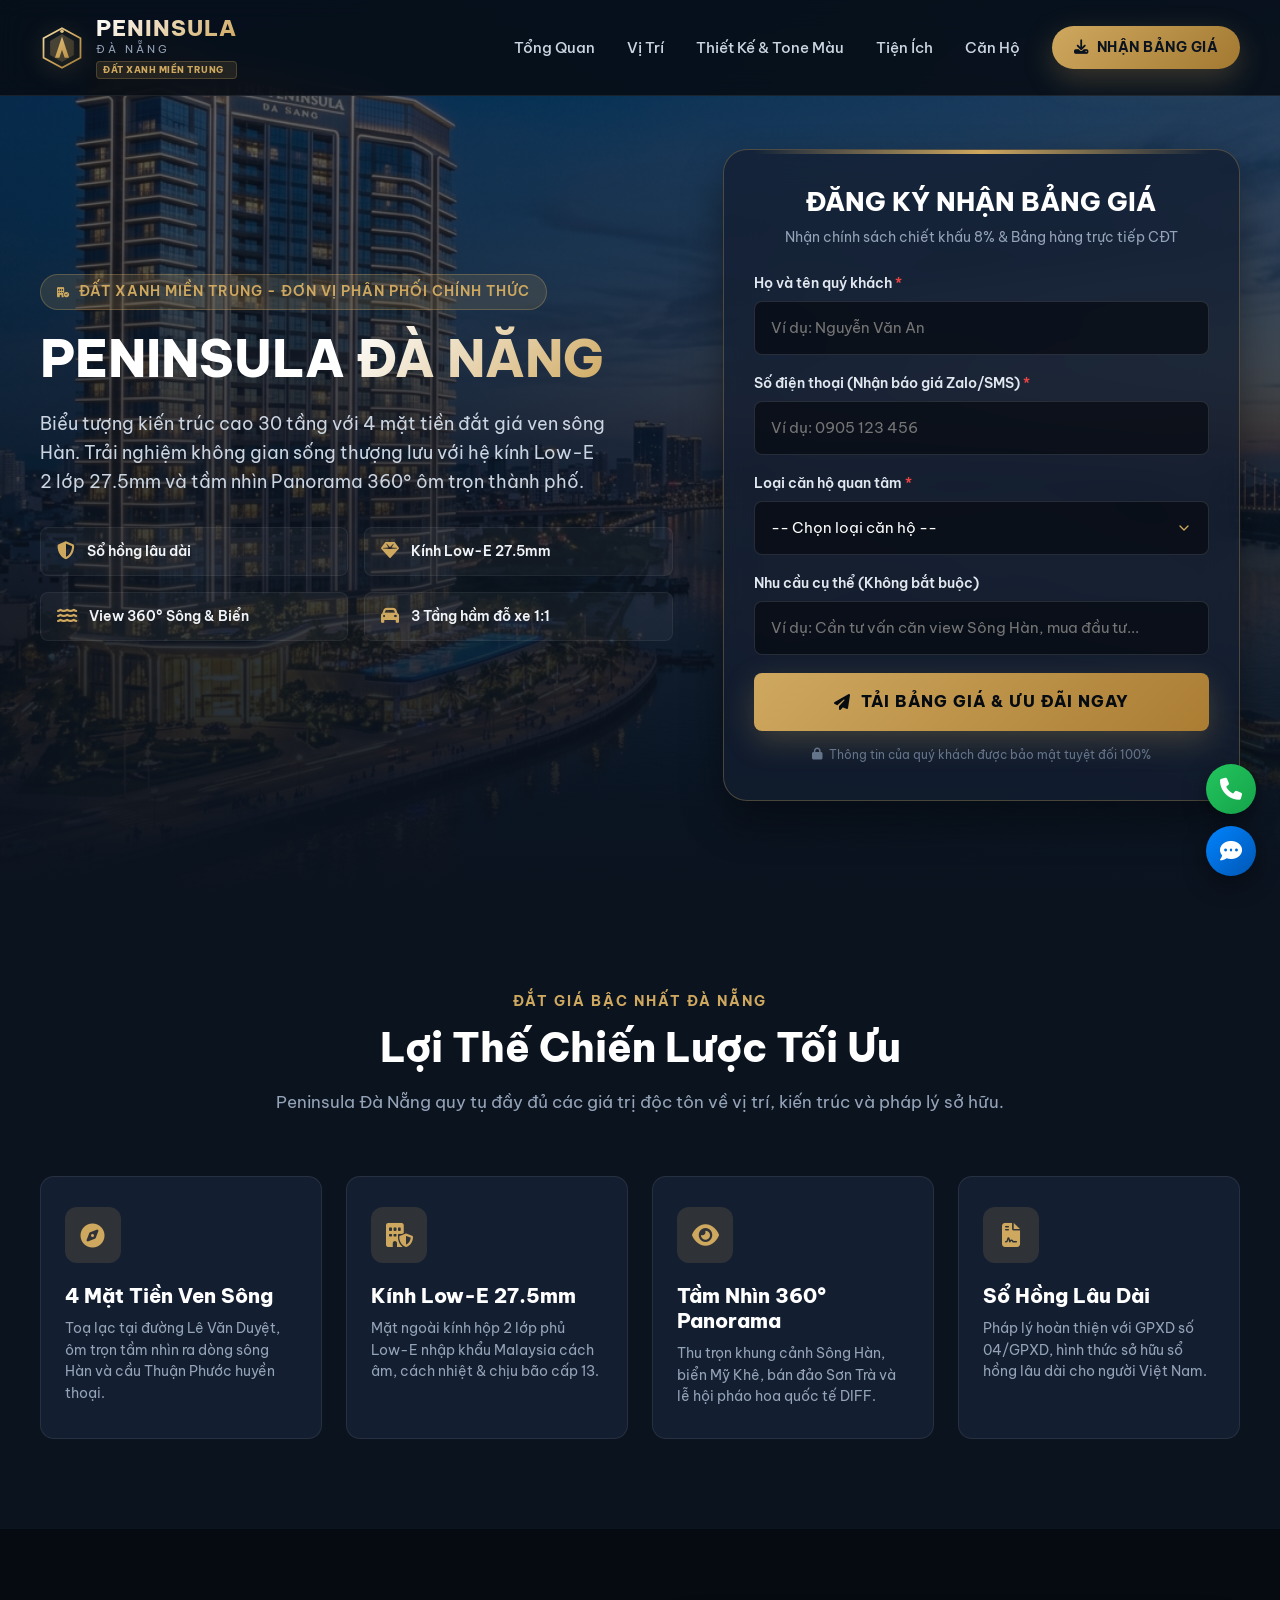
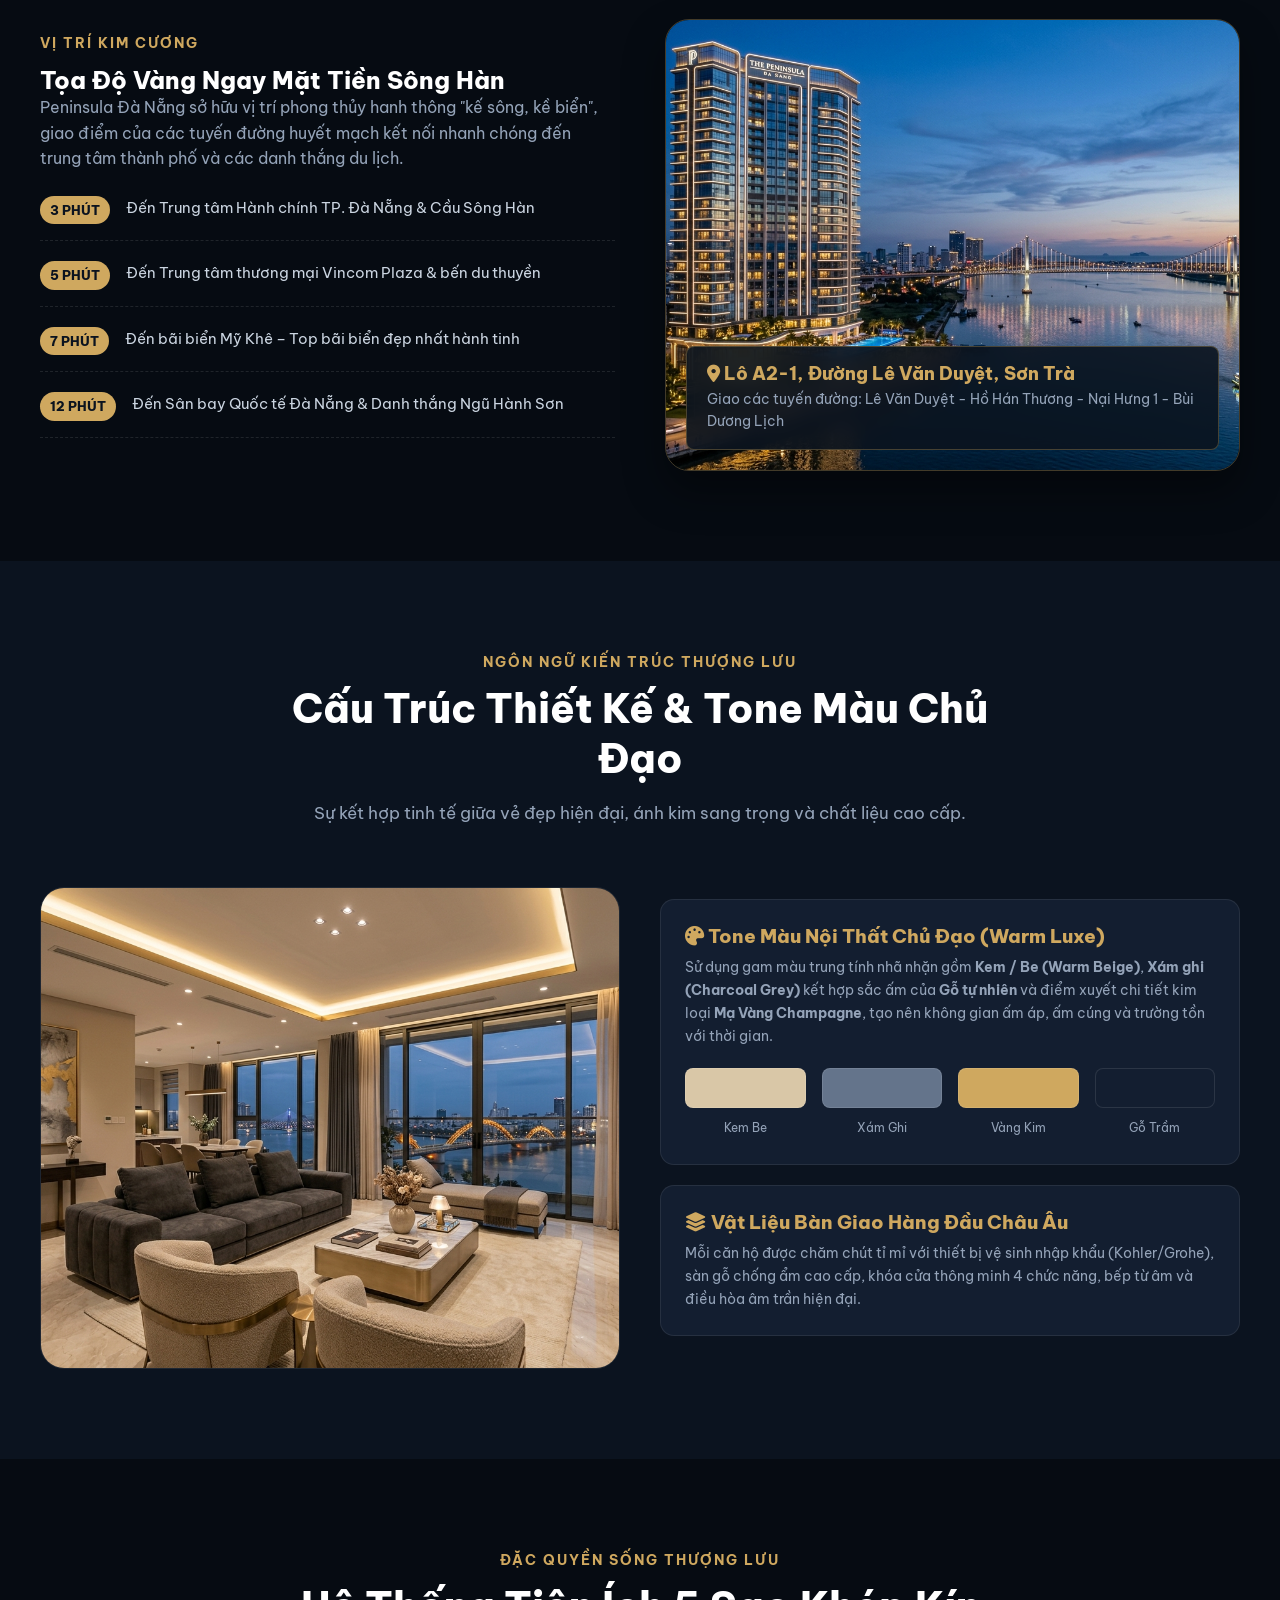
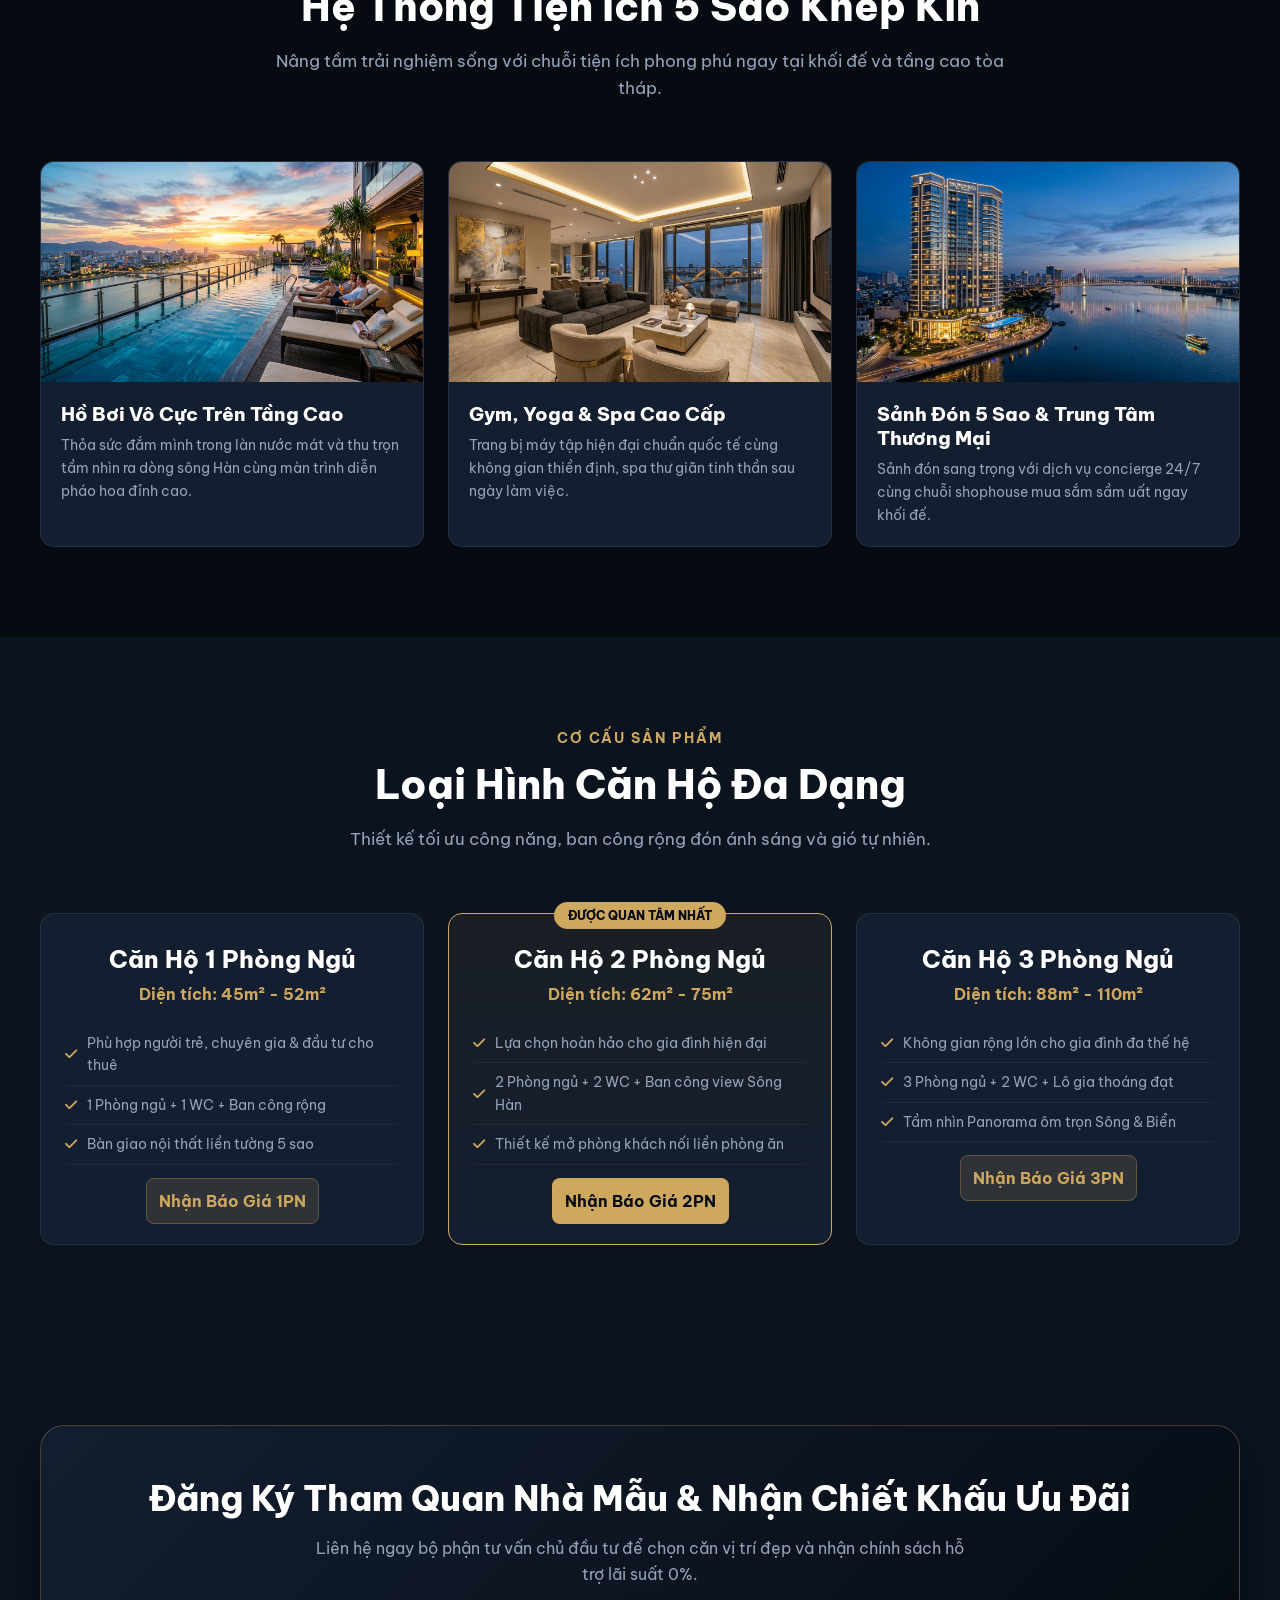
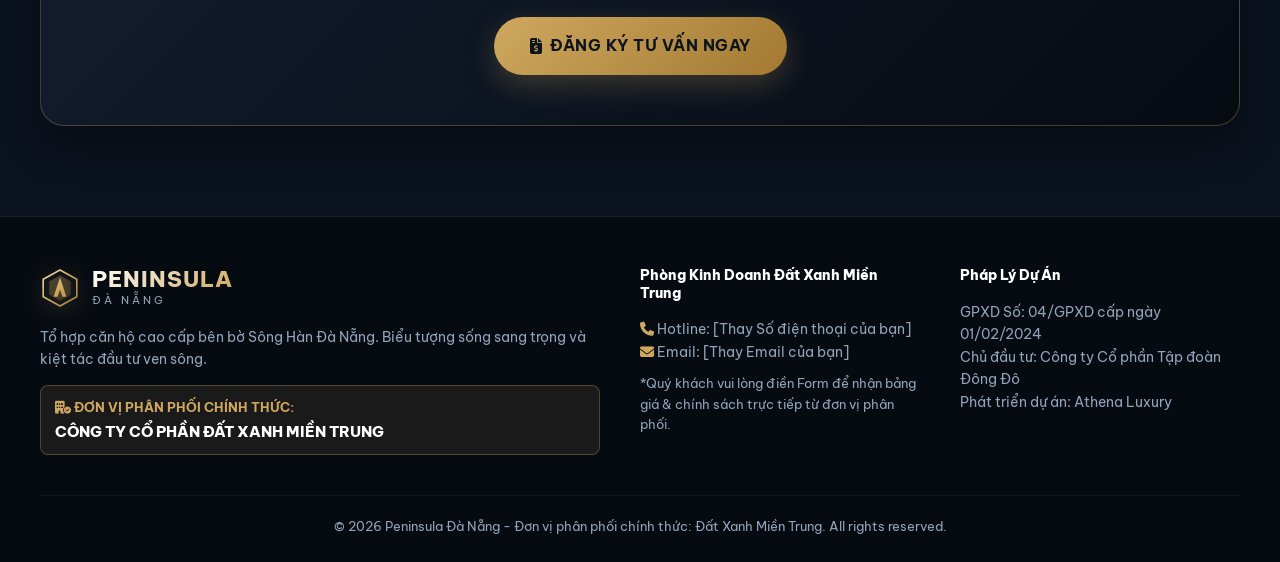
==== commit ade19c02: "Update official Peninsula logo and Dat Xanh Mien Trung distributor branding" ====
--- a/index.html
+++ b/index.html
@@ -34,10 +34,25 @@
     <div class="container">
       <div class="nav-wrapper">
         <a href="#" class="logo">
-          <div class="logo-icon">P</div>
+          <div class="logo-icon-wrapper">
+            <svg width="44" height="44" viewBox="0 0 100 100" fill="none" xmlns="http://www.w3.org/2000/svg">
+              <path d="M50 5L92 28V72L50 95L8 72V28L50 5Z" stroke="url(#gold-grad-header)" stroke-width="4" fill="none"/>
+              <path d="M50 18L77 34V66L50 82L23 66V34L50 18Z" fill="url(#gold-grad-header)" opacity="0.25"/>
+              <path d="M50 24L34 72H44L50 54L56 72H66L50 24Z" fill="url(#gold-grad-header)"/>
+              <circle cx="50" cy="12" r="4" fill="url(#gold-grad-header)"/>
+              <defs>
+                <linearGradient id="gold-grad-header" x1="0" y1="0" x2="100" y2="100" gradientUnits="userSpaceOnUse">
+                  <stop stop-color="#FCEAB8"/>
+                  <stop offset="0.5" stop-color="#CFA85F"/>
+                  <stop offset="1" stop-color="#9A752F"/>
+                </linearGradient>
+              </defs>
+            </svg>
+          </div>
           <div class="logo-text">
             <span class="logo-title">PENINSULA</span>
             <span class="logo-sub">ĐÀ NẴNG</span>
+            <span class="logo-distributor">ĐẤT XANH MIỀN TRUNG</span>
           </div>
         </a>
 
@@ -64,7 +79,7 @@
         <!-- Hero Text Left -->
         <div class="hero-content">
           <div class="badge-tag">
-            <i class="fa-solid fa-crown"></i> Căn Hộ Hạng Sang Trực Diện Sông Hàn
+            <i class="fa-solid fa-building-circle-check"></i> ĐẤT XANH MIỀN TRUNG - ĐƠN VỊ PHÂN PHỐI CHÍNH THỨC
           </div>
           <h1 class="hero-title">
             PENINSULA <span>ĐÀ NẴNG</span>
@@ -387,30 +402,49 @@
       <div class="footer-grid">
         <div>
           <div class="logo footer-logo">
-            <div class="logo-icon">P</div>
+            <div class="logo-icon-wrapper">
+              <svg width="40" height="40" viewBox="0 0 100 100" fill="none" xmlns="http://www.w3.org/2000/svg">
+                <path d="M50 5L92 28V72L50 95L8 72V28L50 5Z" stroke="url(#gold-grad-footer)" stroke-width="4" fill="none"/>
+                <path d="M50 18L77 34V66L50 82L23 66V34L50 18Z" fill="url(#gold-grad-footer)" opacity="0.25"/>
+                <path d="M50 24L34 72H44L50 54L56 72H66L50 24Z" fill="url(#gold-grad-footer)"/>
+                <defs>
+                  <linearGradient id="gold-grad-footer" x1="0" y1="0" x2="100" y2="100" gradientUnits="userSpaceOnUse">
+                    <stop stop-color="#FCEAB8"/>
+                    <stop offset="0.5" stop-color="#CFA85F"/>
+                    <stop offset="1" stop-color="#9A752F"/>
+                  </linearGradient>
+                </defs>
+              </svg>
+            </div>
             <div class="logo-text">
               <span class="logo-title">PENINSULA</span>
               <span class="logo-sub">ĐÀ NẴNG</span>
             </div>
           </div>
-          <p>Tổ hợp căn hộ cao cấp bên bờ Sông Hàn Đà Nẵng. Biểu tượng sống sang trọng và kiệt tác đầu tư ven sông.</p>
+          <p style="margin-bottom: 14px;">Tổ hợp căn hộ cao cấp bên bờ Sông Hàn Đà Nẵng. Biểu tượng sống sang trọng và kiệt tác đầu tư ven sông.</p>
+          <div style="padding: 10px 14px; background: rgba(207, 168, 95, 0.1); border: 1px solid var(--border-gold); border-radius: 8px;">
+            <strong style="color: var(--primary-gold); font-size: 0.8rem; text-transform: uppercase;"><i class="fa-solid fa-building-circle-check"></i> Đơn vị phân phối chính thức:</strong>
+            <p style="color: #fff; font-weight: 800; font-size: 0.95rem; margin-top: 2px;">CÔNG TY CỔ PHẦN ĐẤT XANH MIỀN TRUNG</p>
+          </div>
         </div>
 
         <div>
-          <h4 style="color: #fff; margin-bottom: 16px;">Liên Hệ Phòng Kinh Doanh</h4>
+          <h4 style="color: #fff; margin-bottom: 16px;">Phòng Kinh Doanh Đất Xanh Miền Trung</h4>
           <p><i class="fa-solid fa-phone" style="color: var(--primary-gold);"></i> Hotline: [Thay Số điện thoại của bạn]</p>
           <p><i class="fa-solid fa-envelope" style="color: var(--primary-gold);"></i> Email: [Thay Email của bạn]</p>
+          <p style="font-size: 0.8rem; color: var(--text-muted); margin-top: 10px;">*Quý khách vui lòng điền Form để nhận bảng giá & chính sách trực tiếp từ đơn vị phân phối.</p>
         </div>
 
         <div>
           <h4 style="color: #fff; margin-bottom: 16px;">Pháp Lý Dự Án</h4>
           <p>GPXD Số: 04/GPXD cấp ngày 01/02/2024</p>
           <p>Chủ đầu tư: Công ty Cổ phần Tập đoàn Đông Đô</p>
+          <p>Phát triển dự án: Athena Luxury</p>
         </div>
       </div>
 
       <div class="footer-bottom">
-        <p>&copy; 2026 Peninsula Đà Nẵng Landing Page. All rights reserved. Thiết kế tối ưu theo dõi chuyển đổi Pixel.</p>
+        <p>&copy; 2026 Peninsula Đà Nẵng - Đơn vị phân phối chính thức: Đất Xanh Miền Trung. All rights reserved.</p>
       </div>
     </div>
   </footer>
--- a/style.css
+++ b/style.css
@@ -106,18 +106,16 @@
   gap: 12px;
 }
 
-.logo-icon {
-  width: 42px;
-  height: 42px;
-  background: linear-gradient(135deg, var(--primary-gold), #8a6a29);
-  border-radius: 50%;
+.logo-icon-wrapper {
   display: flex;
   align-items: center;
   justify-content: center;
-  color: #fff;
-  font-weight: bold;
-  font-size: 20px;
-  box-shadow: var(--shadow-gold);
+  filter: drop-shadow(0 4px 12px rgba(207, 168, 95, 0.4));
+  transition: var(--transition);
+}
+
+.logo-icon-wrapper:hover {
+  transform: scale(1.05);
 }
 
 .logo-text {
@@ -133,6 +131,7 @@
   background: linear-gradient(135deg, #fff, var(--primary-gold));
   -webkit-background-clip: text;
   -webkit-text-fill-color: transparent;
+  line-height: 1.1;
 }
 
 .logo-sub {
@@ -140,6 +139,20 @@
   text-transform: uppercase;
   letter-spacing: 3px;
   color: var(--text-muted);
+}
+
+.logo-distributor {
+  font-size: 0.58rem;
+  font-weight: 800;
+  color: var(--primary-gold);
+  letter-spacing: 0.5px;
+  text-transform: uppercase;
+  margin-top: 2px;
+  background: rgba(207, 168, 95, 0.12);
+  padding: 1px 6px;
+  border-radius: 4px;
+  border: 1px solid rgba(207, 168, 95, 0.25);
+  display: inline-block;
 }
 
 .nav-menu {
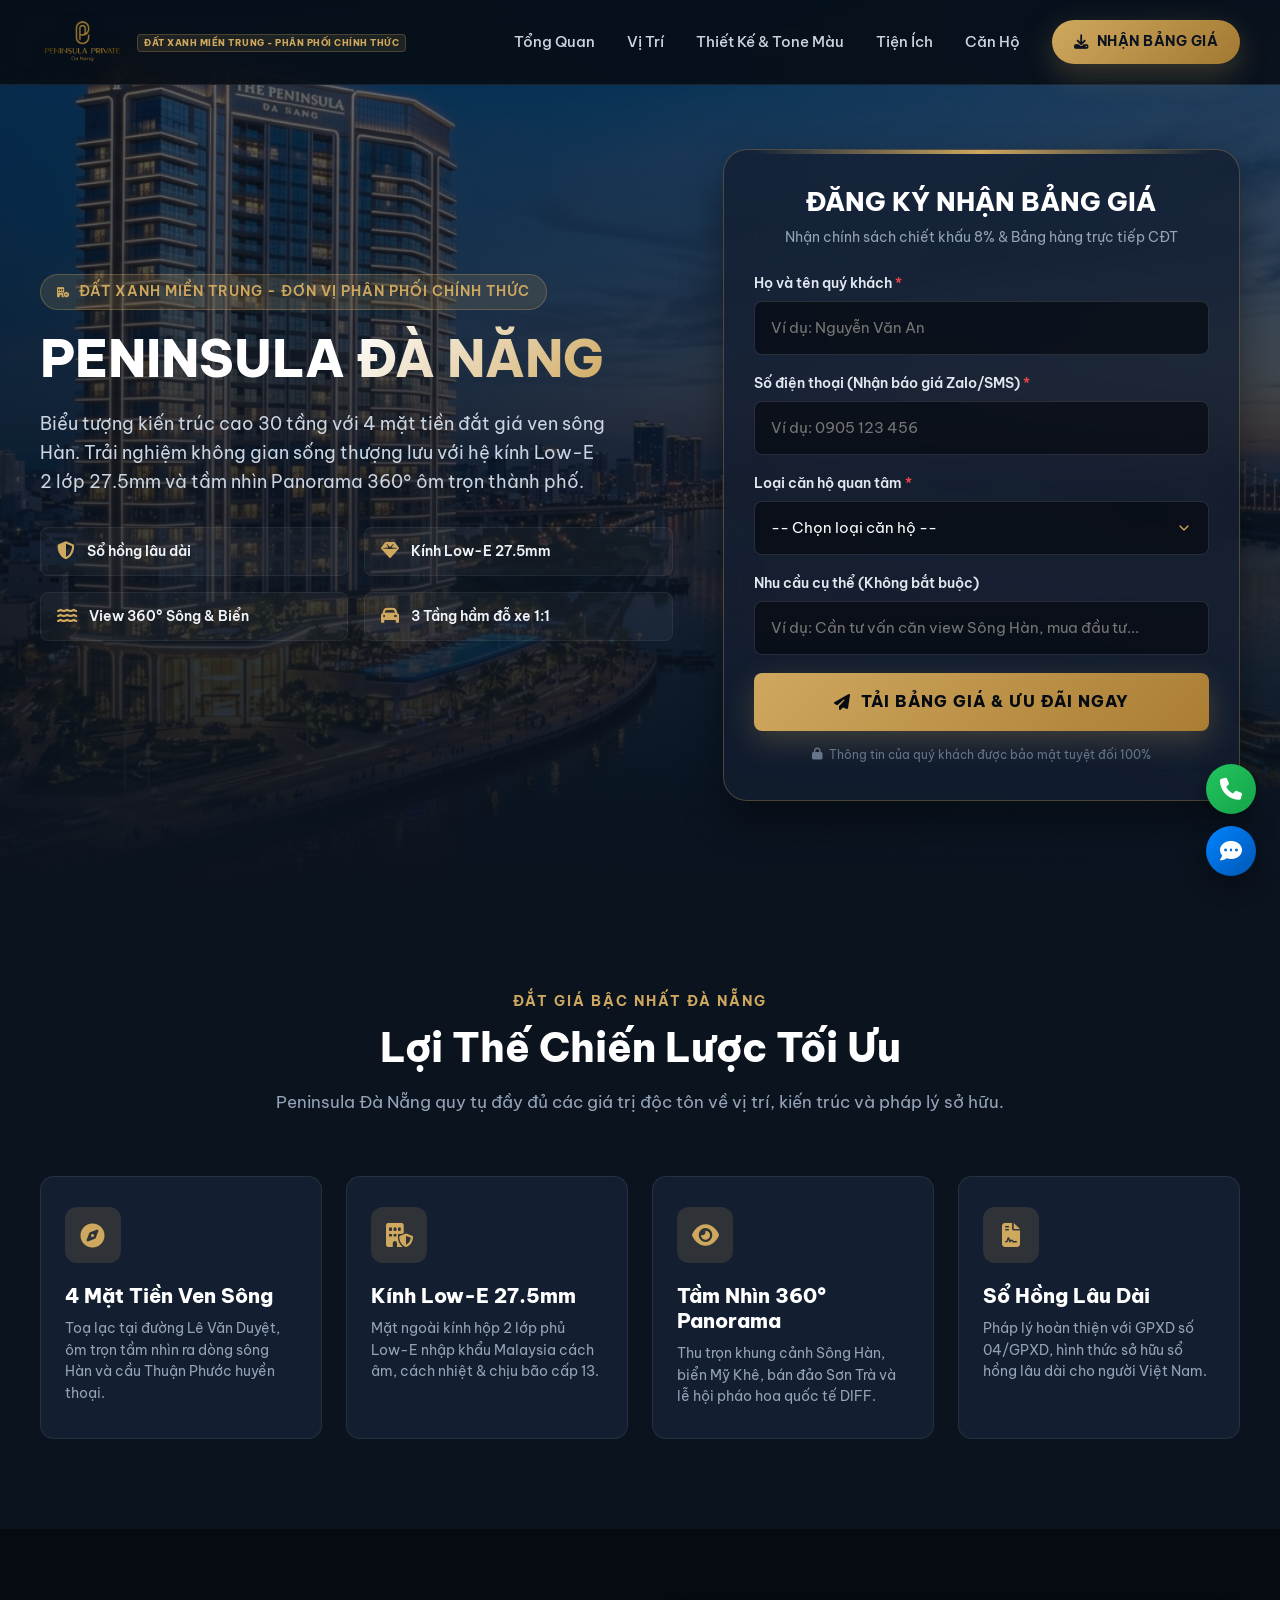
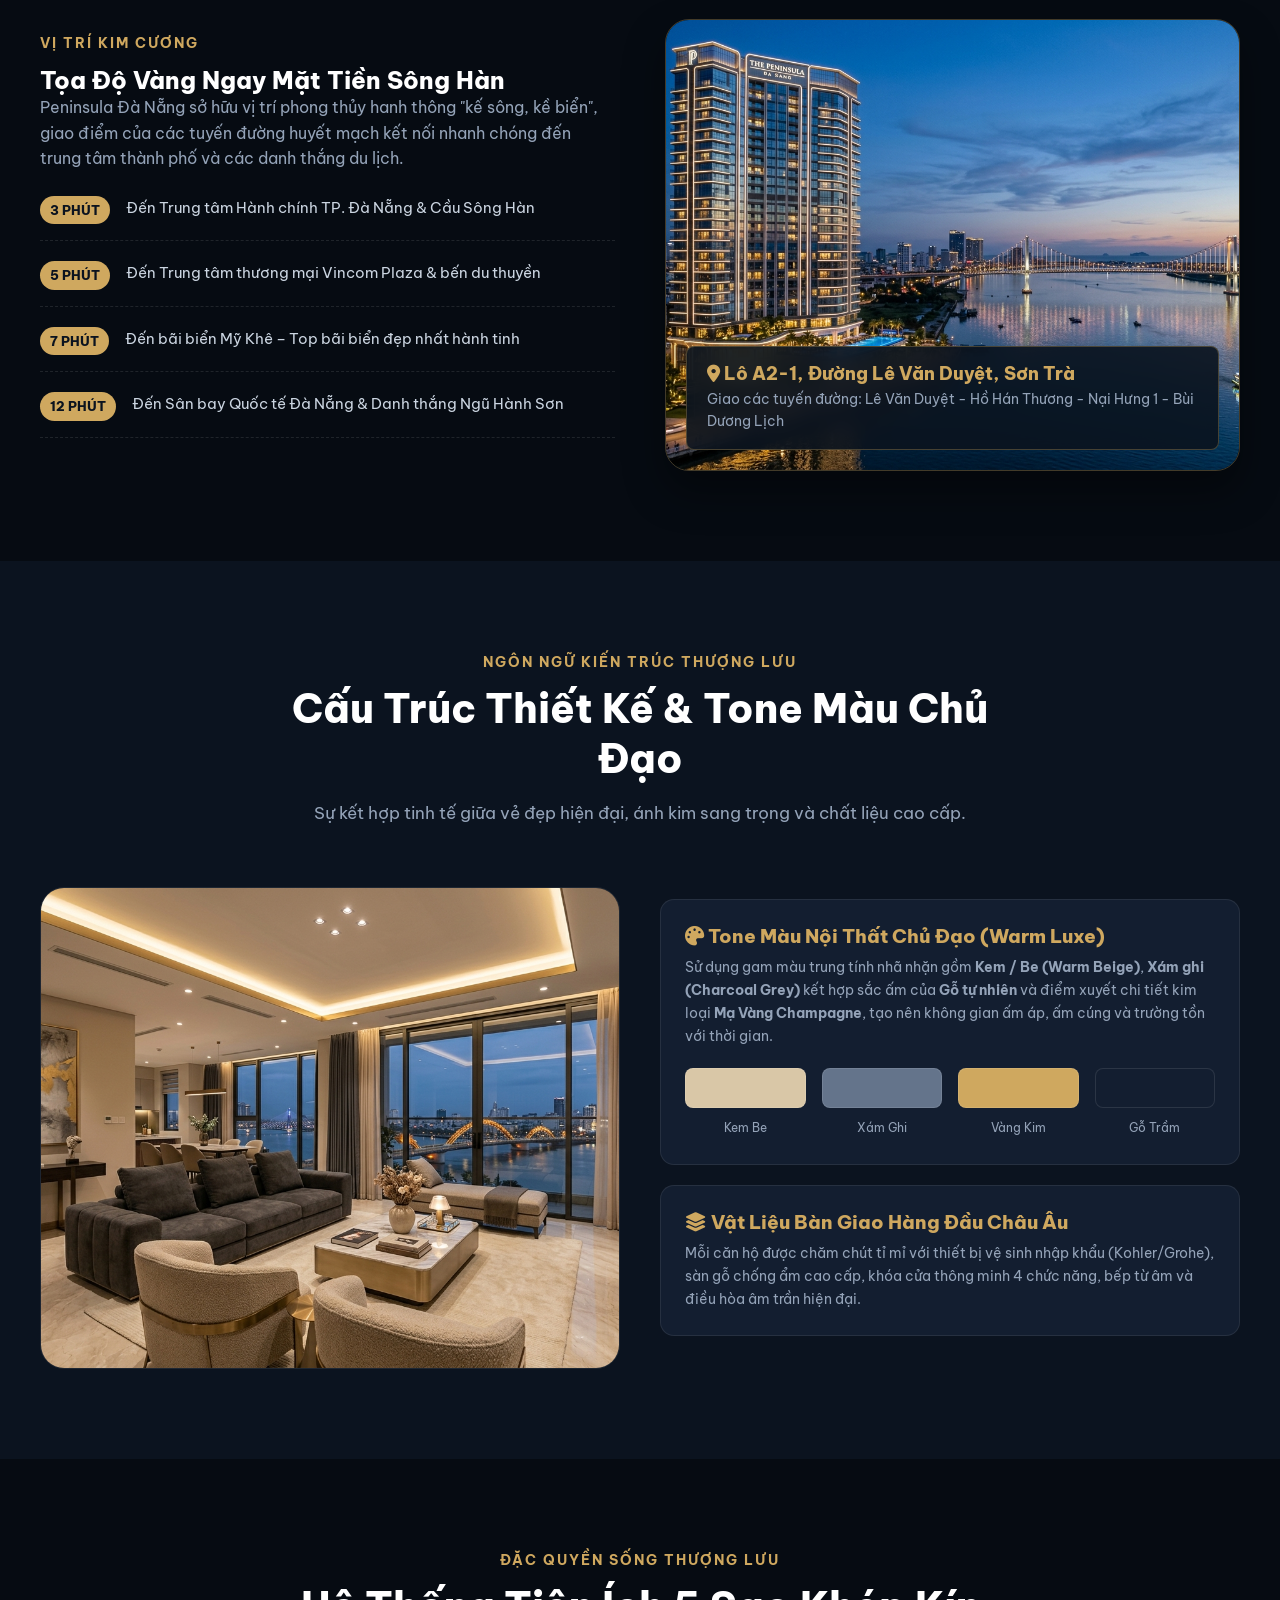
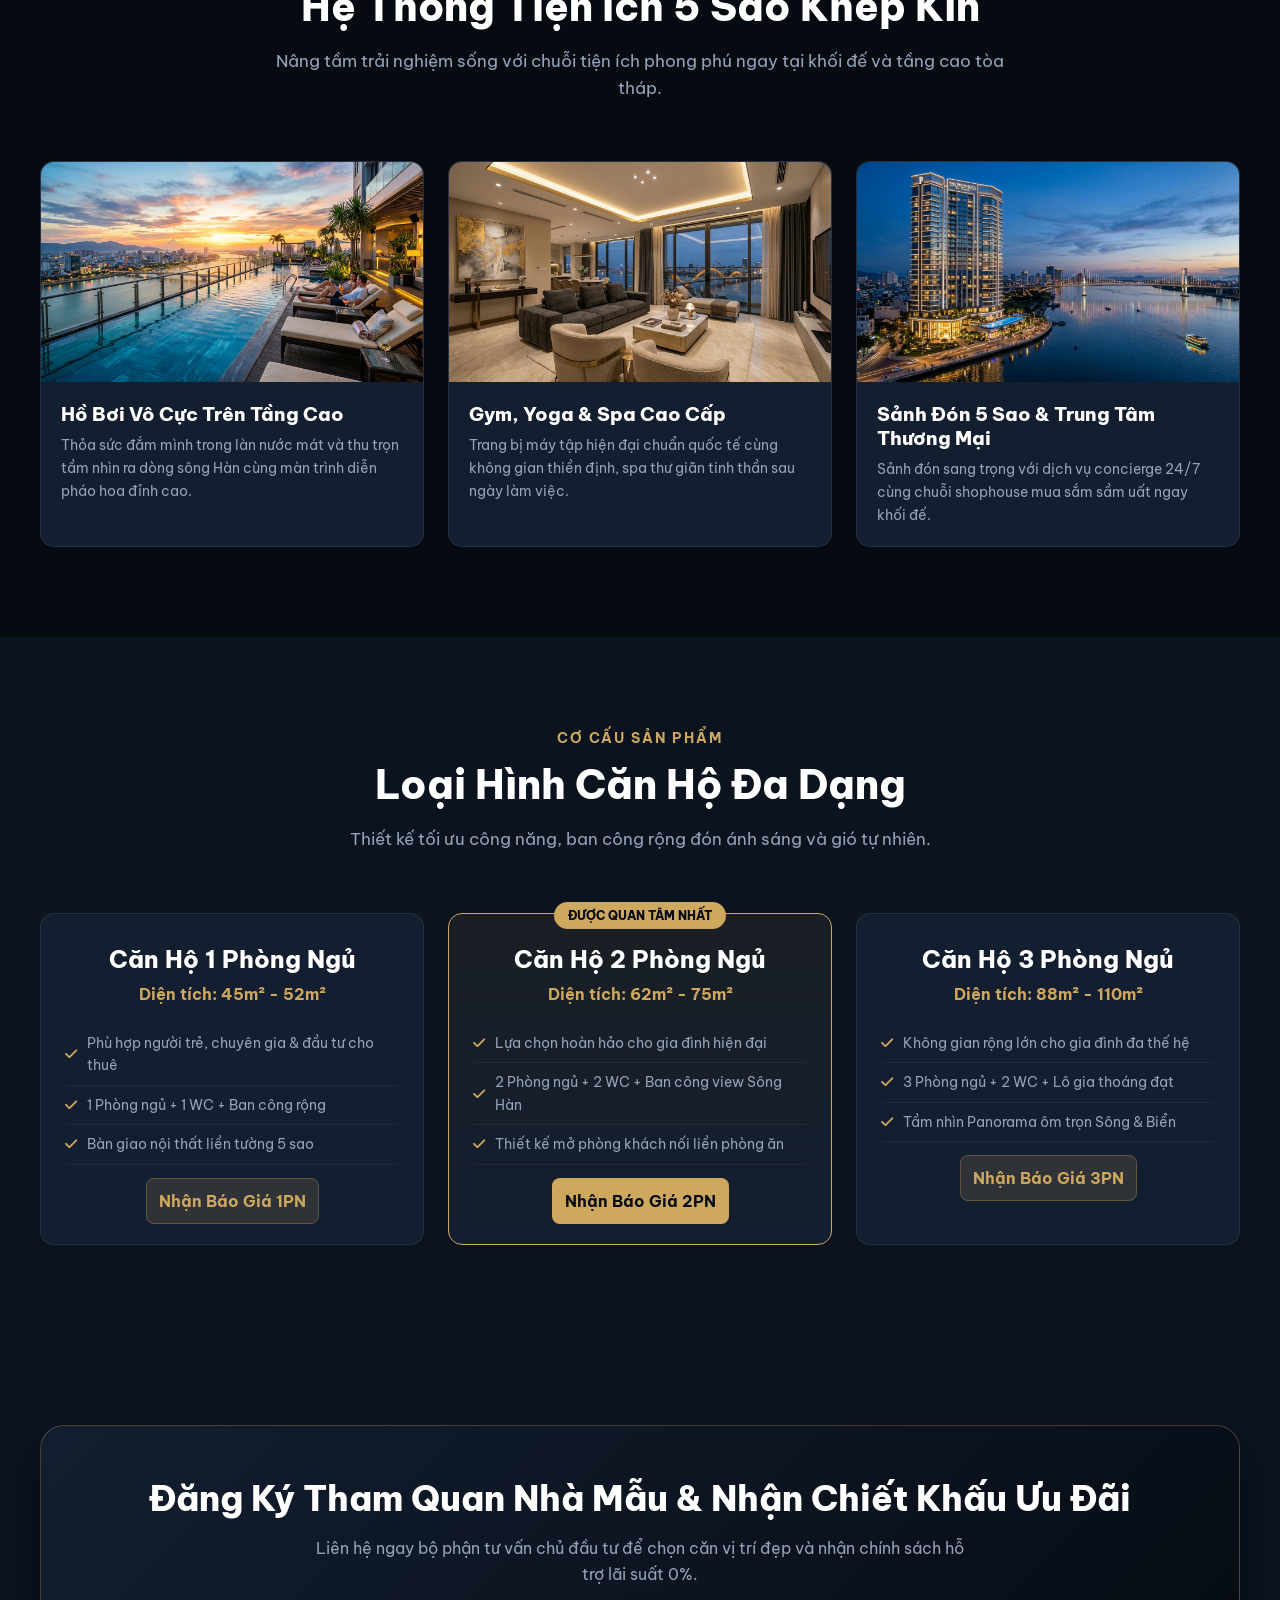
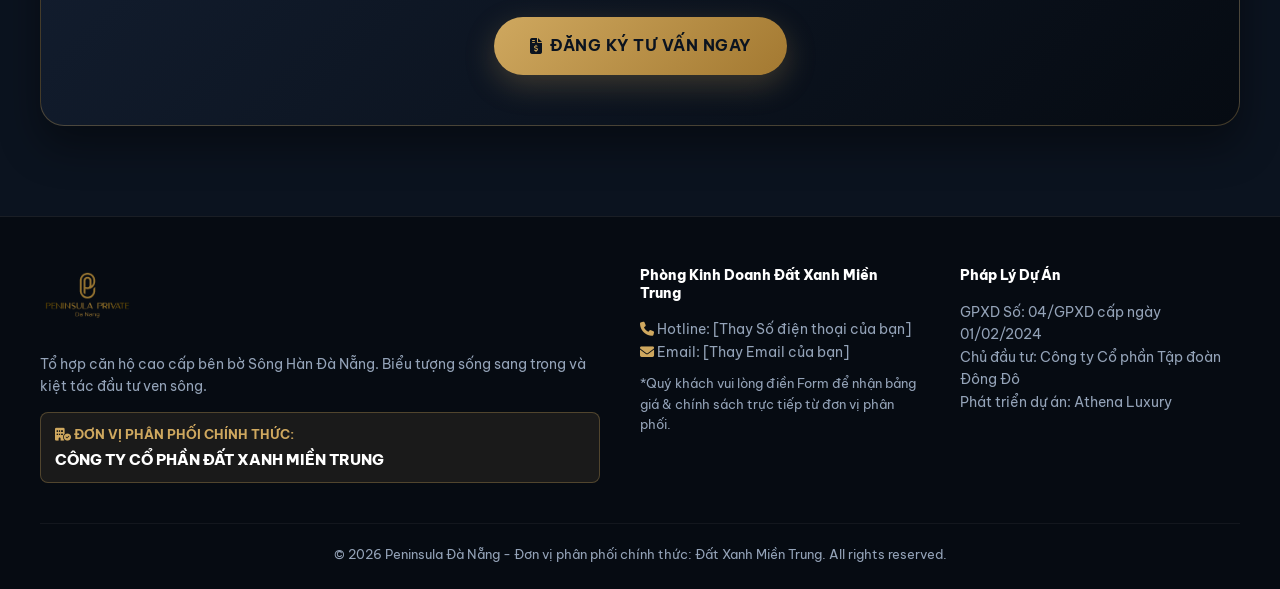
==== commit da9a55ef: "Add official Peninsula Private Da Nang logo image and update header/footer" ====
--- a/index.html
+++ b/index.html
@@ -34,25 +34,9 @@
     <div class="container">
       <div class="nav-wrapper">
         <a href="#" class="logo">
-          <div class="logo-icon-wrapper">
-            <svg width="44" height="44" viewBox="0 0 100 100" fill="none" xmlns="http://www.w3.org/2000/svg">
-              <path d="M50 5L92 28V72L50 95L8 72V28L50 5Z" stroke="url(#gold-grad-header)" stroke-width="4" fill="none"/>
-              <path d="M50 18L77 34V66L50 82L23 66V34L50 18Z" fill="url(#gold-grad-header)" opacity="0.25"/>
-              <path d="M50 24L34 72H44L50 54L56 72H66L50 24Z" fill="url(#gold-grad-header)"/>
-              <circle cx="50" cy="12" r="4" fill="url(#gold-grad-header)"/>
-              <defs>
-                <linearGradient id="gold-grad-header" x1="0" y1="0" x2="100" y2="100" gradientUnits="userSpaceOnUse">
-                  <stop stop-color="#FCEAB8"/>
-                  <stop offset="0.5" stop-color="#CFA85F"/>
-                  <stop offset="1" stop-color="#9A752F"/>
-                </linearGradient>
-              </defs>
-            </svg>
-          </div>
+          <img src="images/logo.png" alt="Peninsula Private Đà Nẵng" class="brand-logo-img">
           <div class="logo-text">
-            <span class="logo-title">PENINSULA</span>
-            <span class="logo-sub">ĐÀ NẴNG</span>
-            <span class="logo-distributor">ĐẤT XANH MIỀN TRUNG</span>
+            <span class="logo-distributor">ĐẤT XANH MIỀN TRUNG - PHÂN PHỐI CHÍNH THỨC</span>
           </div>
         </a>
 
@@ -402,24 +386,7 @@
       <div class="footer-grid">
         <div>
           <div class="logo footer-logo">
-            <div class="logo-icon-wrapper">
-              <svg width="40" height="40" viewBox="0 0 100 100" fill="none" xmlns="http://www.w3.org/2000/svg">
-                <path d="M50 5L92 28V72L50 95L8 72V28L50 5Z" stroke="url(#gold-grad-footer)" stroke-width="4" fill="none"/>
-                <path d="M50 18L77 34V66L50 82L23 66V34L50 18Z" fill="url(#gold-grad-footer)" opacity="0.25"/>
-                <path d="M50 24L34 72H44L50 54L56 72H66L50 24Z" fill="url(#gold-grad-footer)"/>
-                <defs>
-                  <linearGradient id="gold-grad-footer" x1="0" y1="0" x2="100" y2="100" gradientUnits="userSpaceOnUse">
-                    <stop stop-color="#FCEAB8"/>
-                    <stop offset="0.5" stop-color="#CFA85F"/>
-                    <stop offset="1" stop-color="#9A752F"/>
-                  </linearGradient>
-                </defs>
-              </svg>
-            </div>
-            <div class="logo-text">
-              <span class="logo-title">PENINSULA</span>
-              <span class="logo-sub">ĐÀ NẴNG</span>
-            </div>
+            <img src="images/logo.png" alt="Peninsula Private Đà Nẵng" class="footer-logo-img">
           </div>
           <p style="margin-bottom: 14px;">Tổ hợp căn hộ cao cấp bên bờ Sông Hàn Đà Nẵng. Biểu tượng sống sang trọng và kiệt tác đầu tư ven sông.</p>
           <div style="padding: 10px 14px; background: rgba(207, 168, 95, 0.1); border: 1px solid var(--border-gold); border-radius: 8px;">
--- a/style.css
+++ b/style.css
@@ -106,16 +106,23 @@
   gap: 12px;
 }
 
-.logo-icon-wrapper {
-  display: flex;
-  align-items: center;
-  justify-content: center;
-  filter: drop-shadow(0 4px 12px rgba(207, 168, 95, 0.4));
-  transition: var(--transition);
-}
-
-.logo-icon-wrapper:hover {
-  transform: scale(1.05);
+.brand-logo-img {
+  max-height: 52px;
+  width: auto;
+  object-fit: contain;
+  filter: drop-shadow(0 2px 8px rgba(0, 0, 0, 0.4));
+  transition: var(--transition);
+}
+
+.brand-logo-img:hover {
+  transform: scale(1.03);
+}
+
+.footer-logo-img {
+  max-height: 58px;
+  width: auto;
+  object-fit: contain;
+  margin-bottom: 12px;
 }
 
 .logo-text {
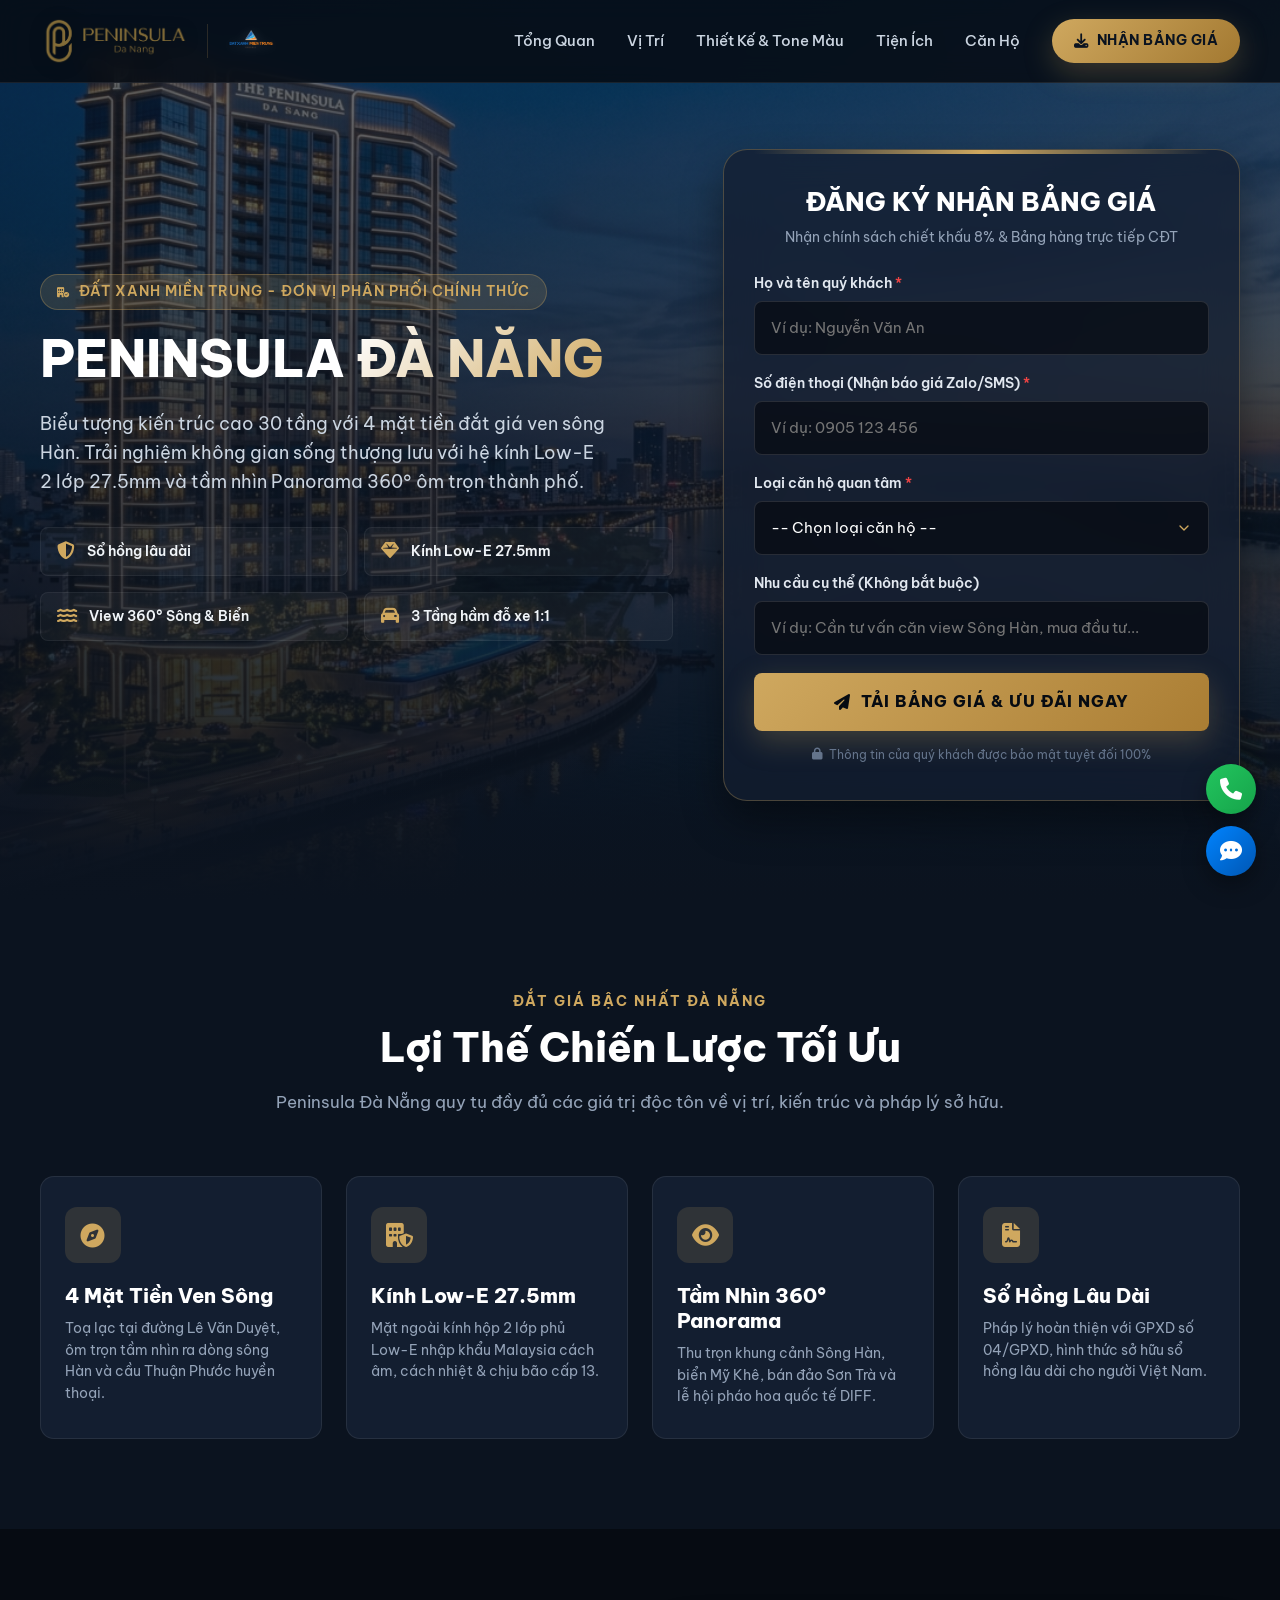
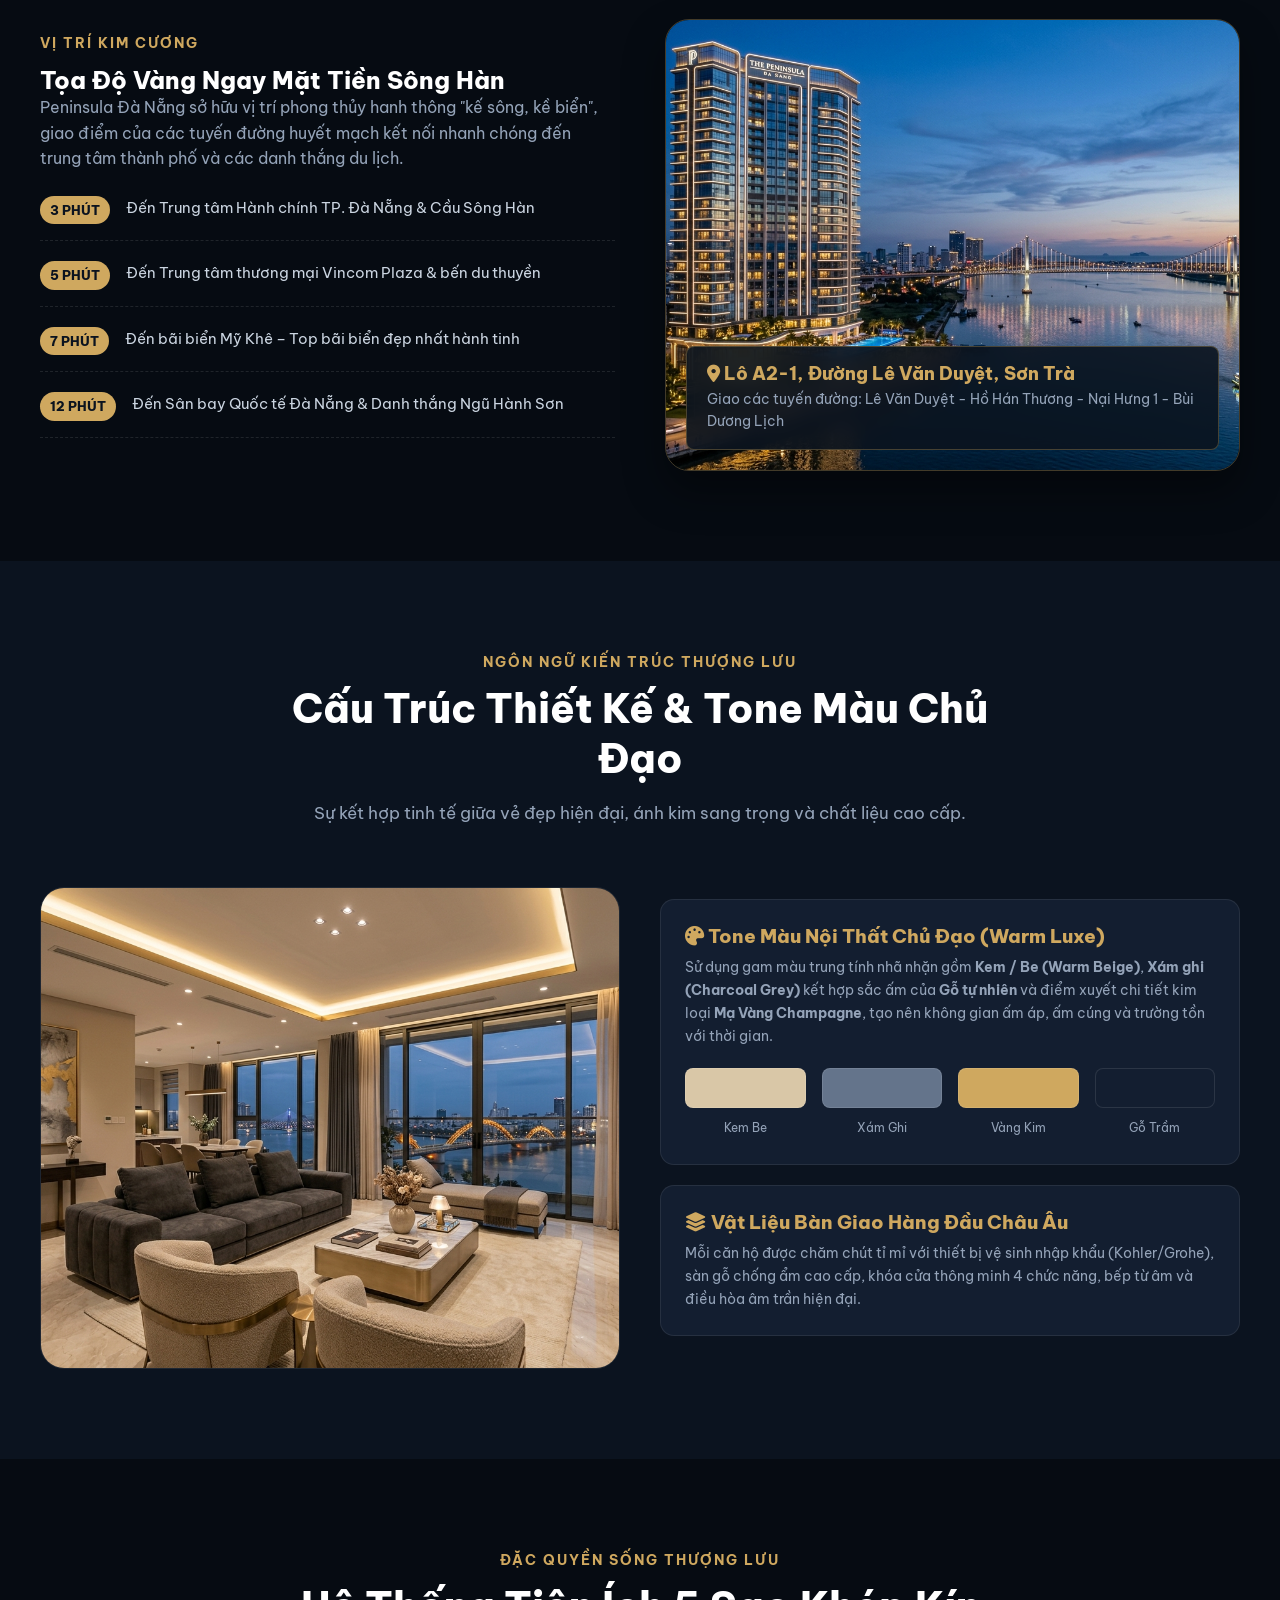
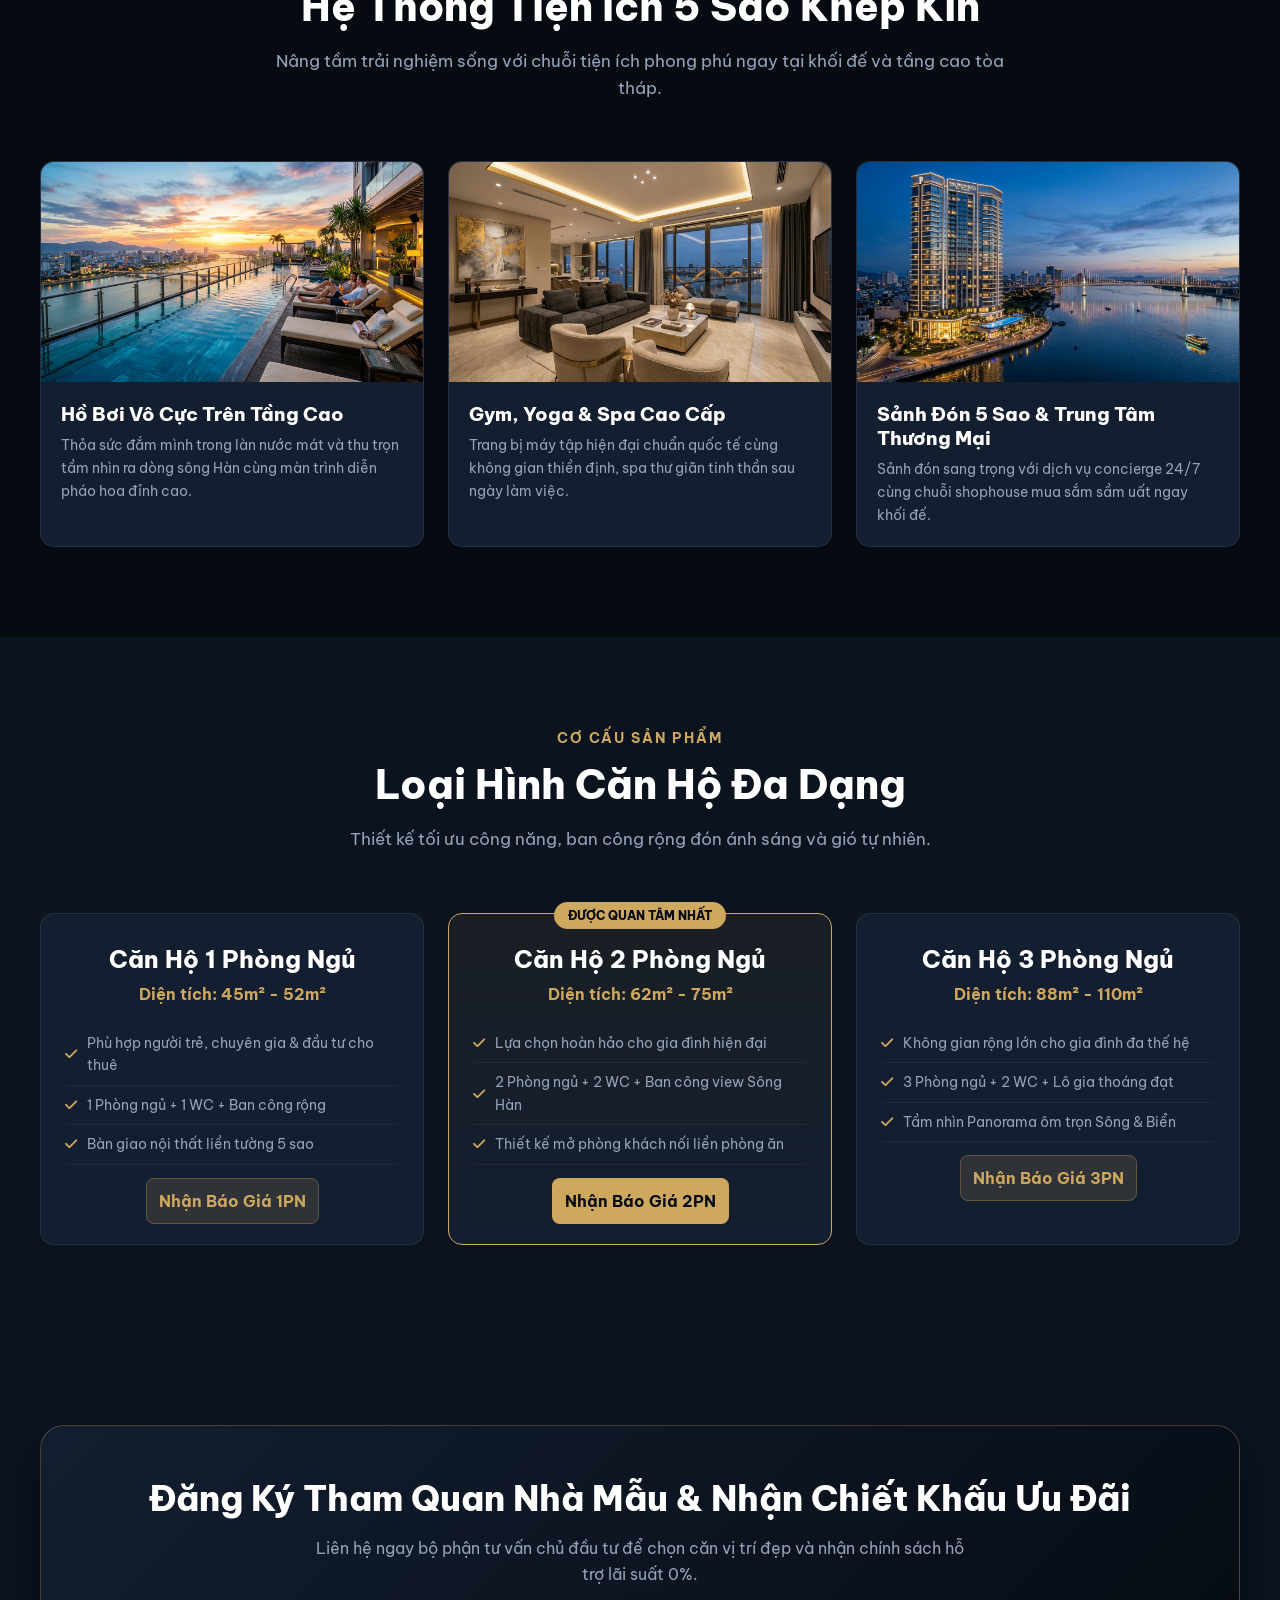
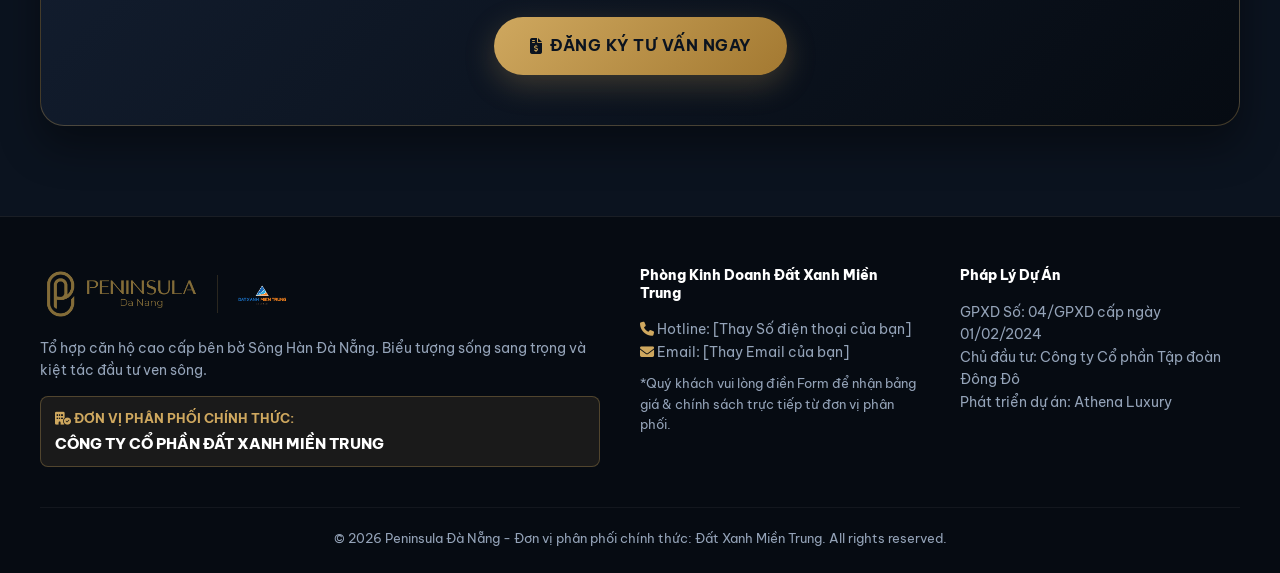
==== commit b8ccec40: "Update updated Peninsula logo and Dat Xanh Mien Trung company logo" ====
--- a/index.html
+++ b/index.html
@@ -34,10 +34,9 @@
     <div class="container">
       <div class="nav-wrapper">
         <a href="#" class="logo">
-          <img src="images/logo.png" alt="Peninsula Private Đà Nẵng" class="brand-logo-img">
-          <div class="logo-text">
-            <span class="logo-distributor">ĐẤT XANH MIỀN TRUNG - PHÂN PHỐI CHÍNH THỨC</span>
-          </div>
+          <img src="images/logo.png" alt="Peninsula Đà Nẵng" class="brand-logo-img">
+          <div class="logo-divider"></div>
+          <img src="images/logo_dxmt.png" alt="Đất Xanh Miền Trung" class="dxmt-logo-img">
         </a>
 
         <ul class="nav-menu">
@@ -385,8 +384,10 @@
     <div class="container">
       <div class="footer-grid">
         <div>
-          <div class="logo footer-logo">
-            <img src="images/logo.png" alt="Peninsula Private Đà Nẵng" class="footer-logo-img">
+          <div class="logo footer-logo" style="margin-bottom: 16px; gap: 14px;">
+            <img src="images/logo.png" alt="Peninsula Đà Nẵng" class="footer-logo-img">
+            <div class="logo-divider" style="height: 38px;"></div>
+            <img src="images/logo_dxmt.png" alt="Đất Xanh Miền Trung" class="footer-dxmt-img">
           </div>
           <p style="margin-bottom: 14px;">Tổ hợp căn hộ cao cấp bên bờ Sông Hàn Đà Nẵng. Biểu tượng sống sang trọng và kiệt tác đầu tư ven sông.</p>
           <div style="padding: 10px 14px; background: rgba(207, 168, 95, 0.1); border: 1px solid var(--border-gold); border-radius: 8px;">
--- a/style.css
+++ b/style.css
@@ -103,26 +103,46 @@
 .logo {
   display: flex;
   align-items: center;
-  gap: 12px;
+  gap: 16px;
 }
 
 .brand-logo-img {
-  max-height: 52px;
+  max-height: 50px;
   width: auto;
   object-fit: contain;
   filter: drop-shadow(0 2px 8px rgba(0, 0, 0, 0.4));
   transition: var(--transition);
 }
 
-.brand-logo-img:hover {
-  transform: scale(1.03);
-}
-
-.footer-logo-img {
-  max-height: 58px;
+.dxmt-logo-img {
+  max-height: 38px;
   width: auto;
   object-fit: contain;
-  margin-bottom: 12px;
+  filter: drop-shadow(0 2px 6px rgba(255, 255, 255, 0.2));
+}
+
+.logo-divider {
+  width: 1px;
+  height: 34px;
+  background: var(--border-gold);
+  opacity: 0.6;
+}
+
+.brand-logo-img:hover, .dxmt-logo-img:hover {
+  transform: scale(1.03);
+}
+
+.footer-logo-img {
+  max-height: 54px;
+  width: auto;
+  object-fit: contain;
+}
+
+.footer-dxmt-img {
+  max-height: 42px;
+  width: auto;
+  object-fit: contain;
+  margin-top: 6px;
 }
 
 .logo-text {
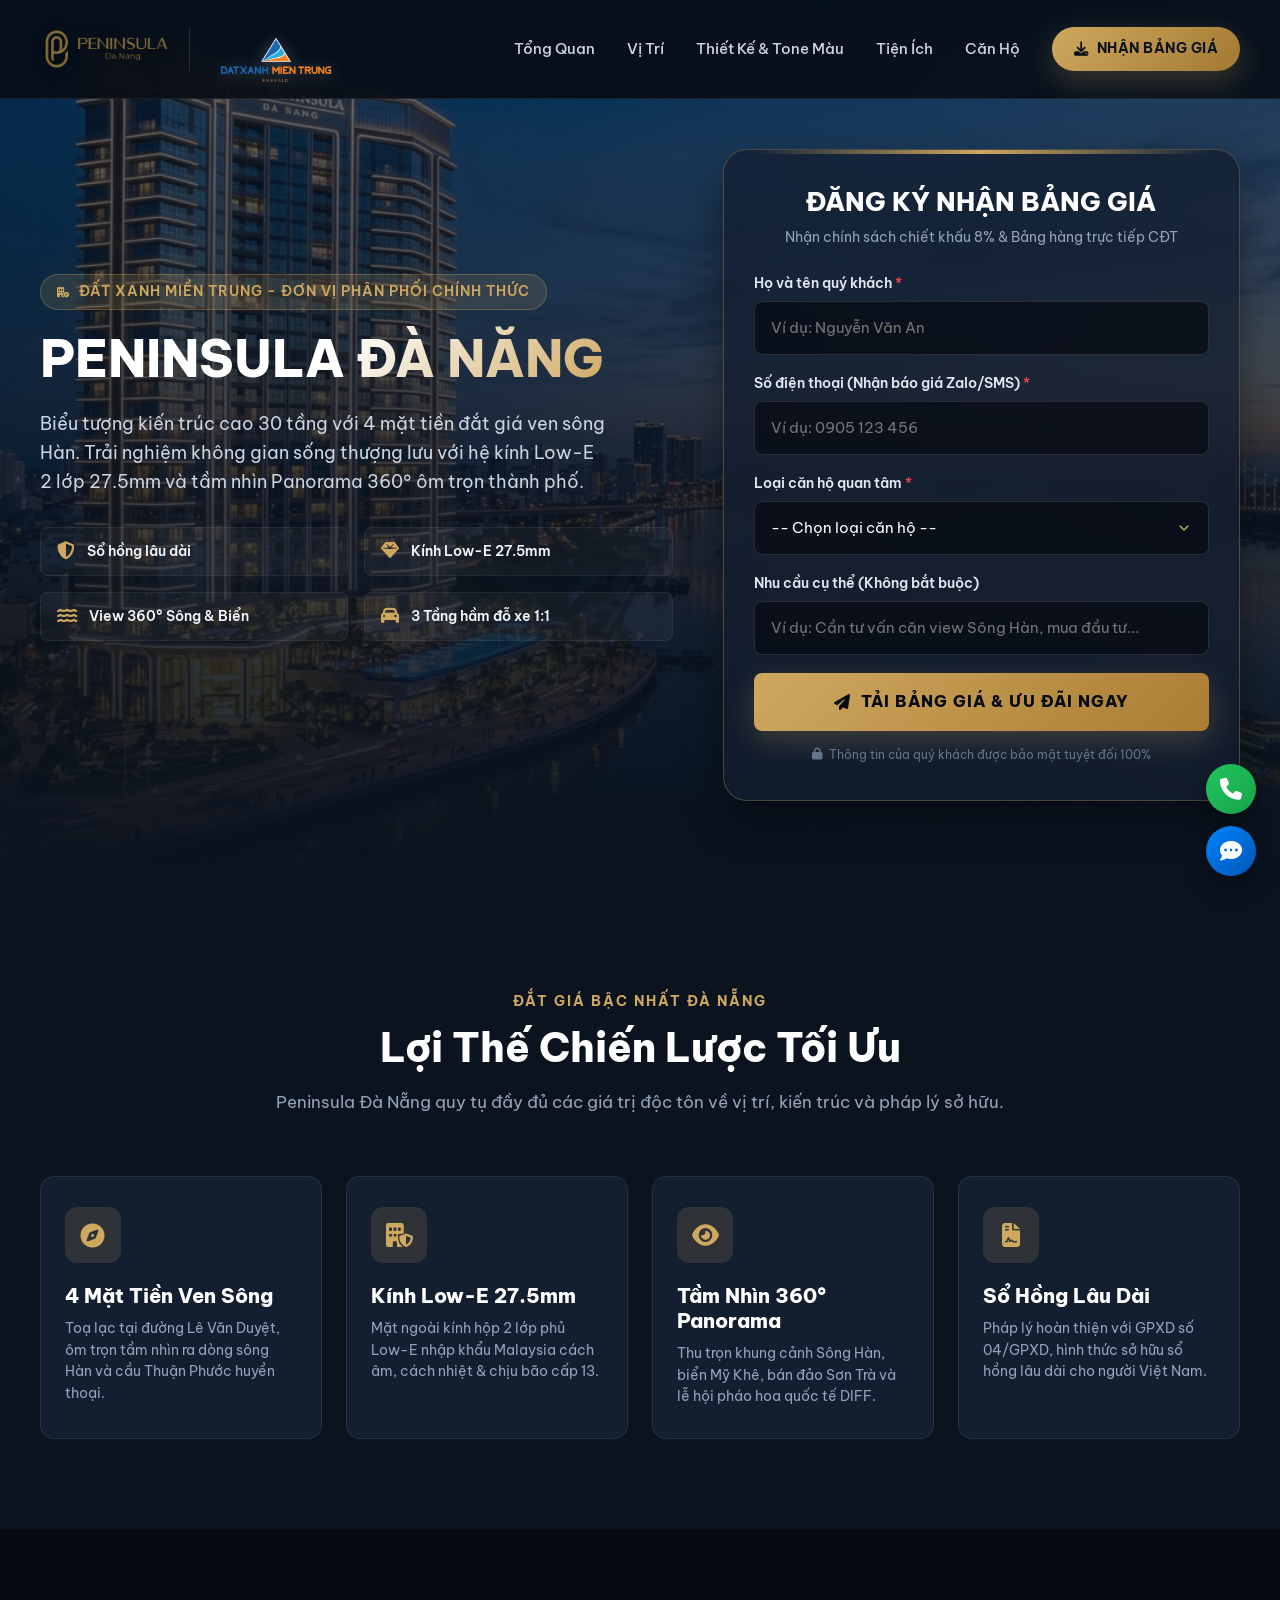
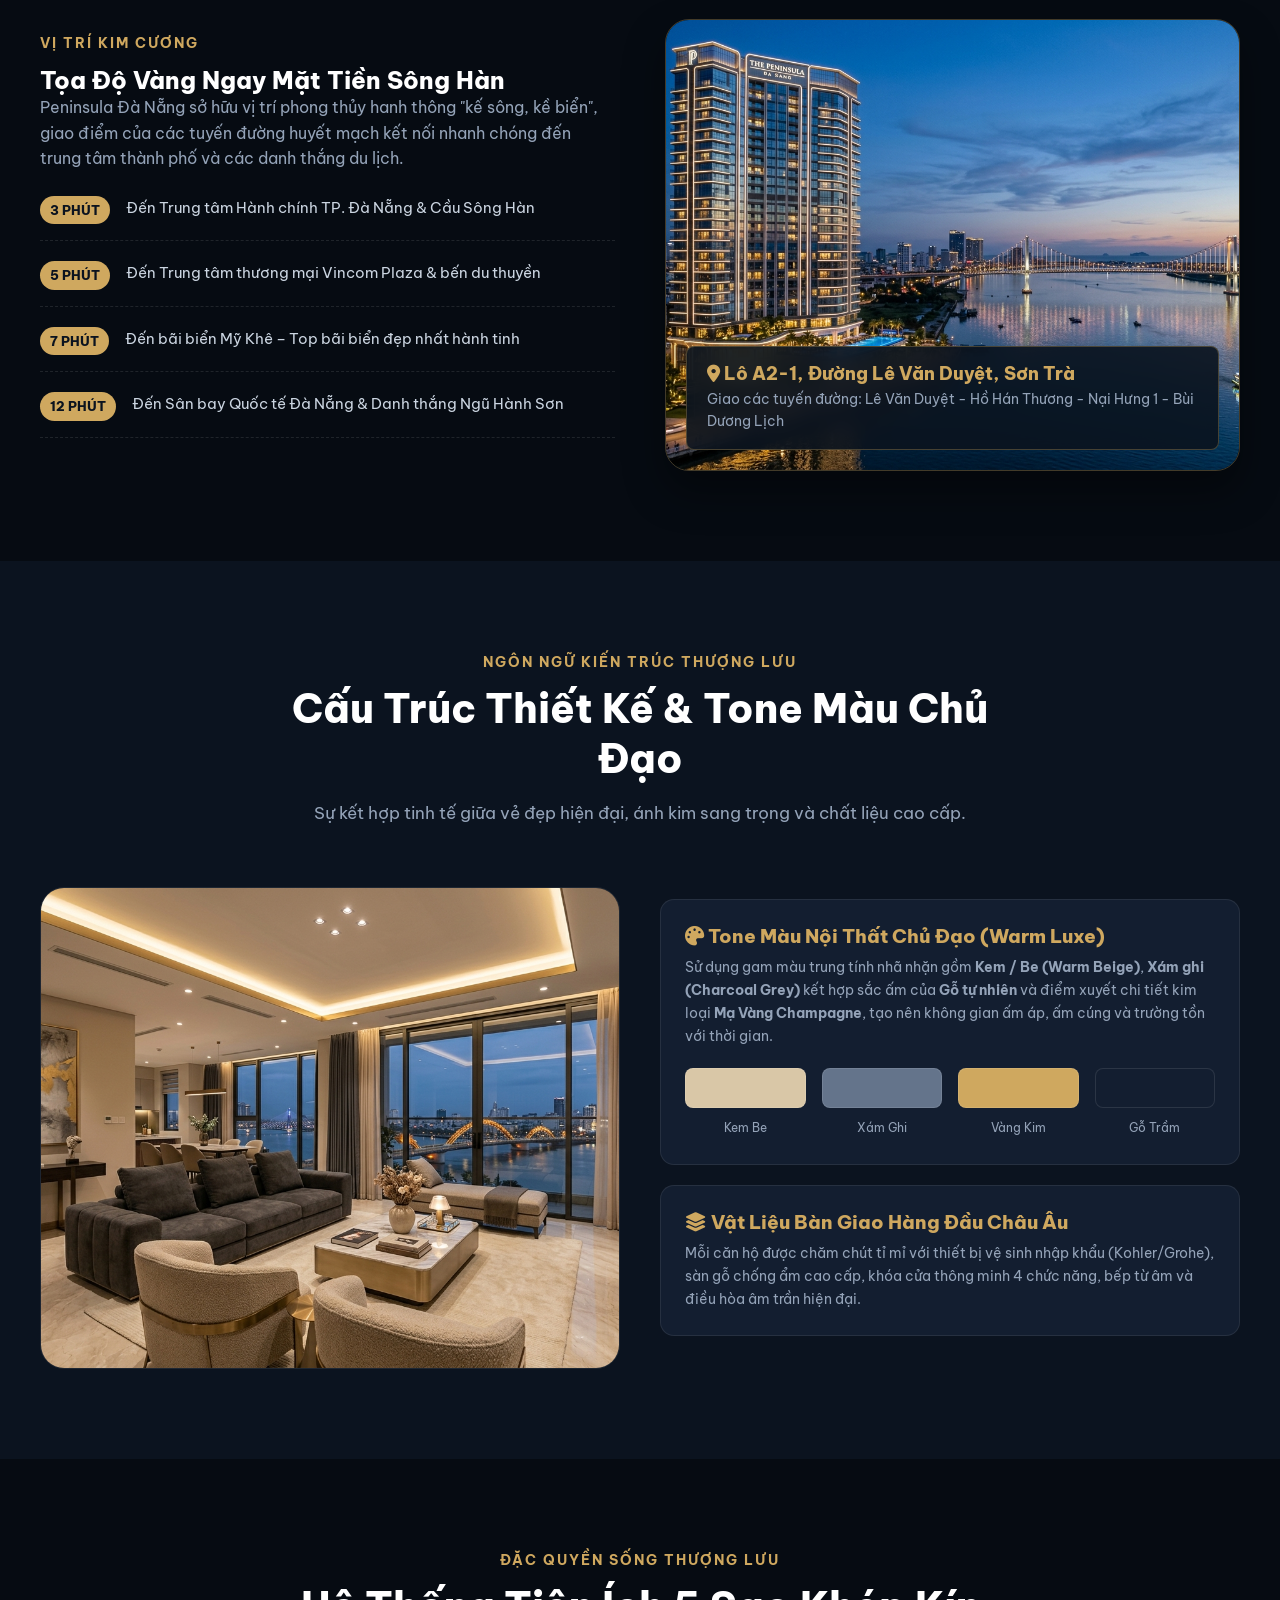
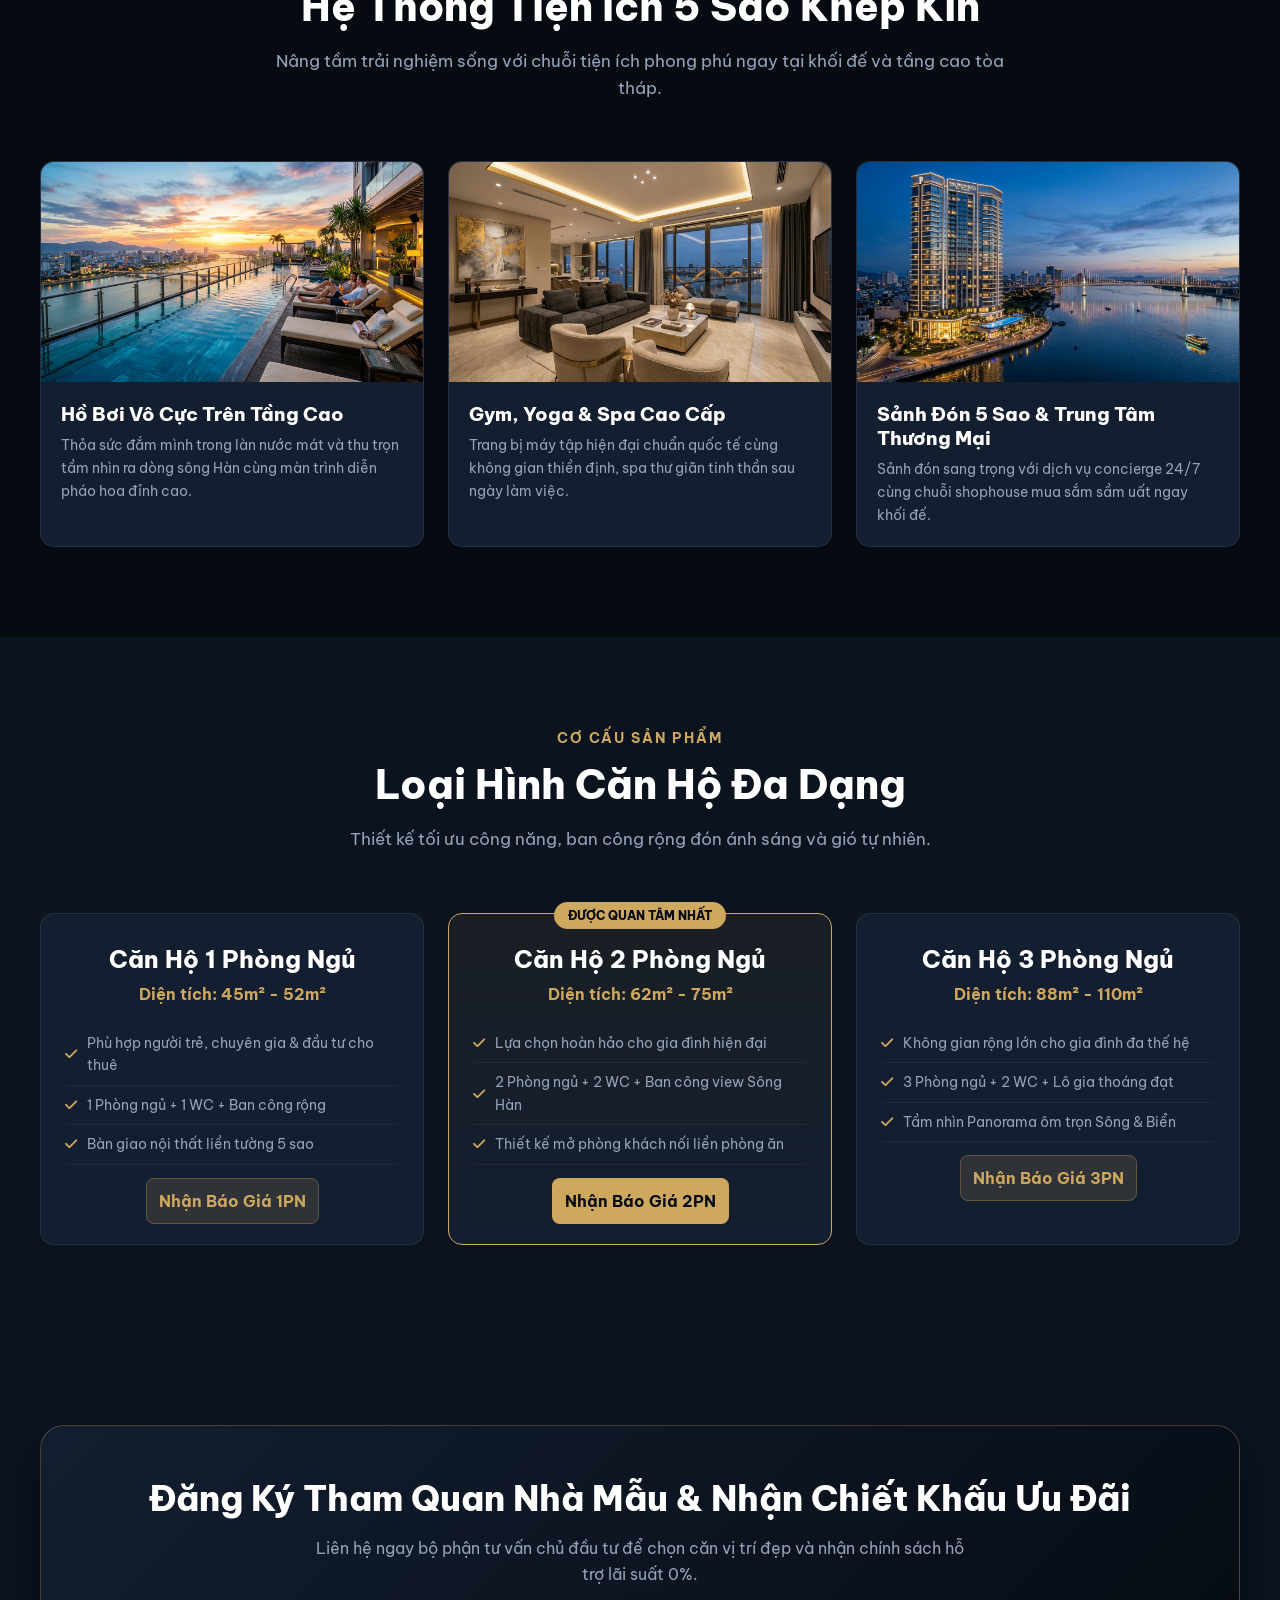
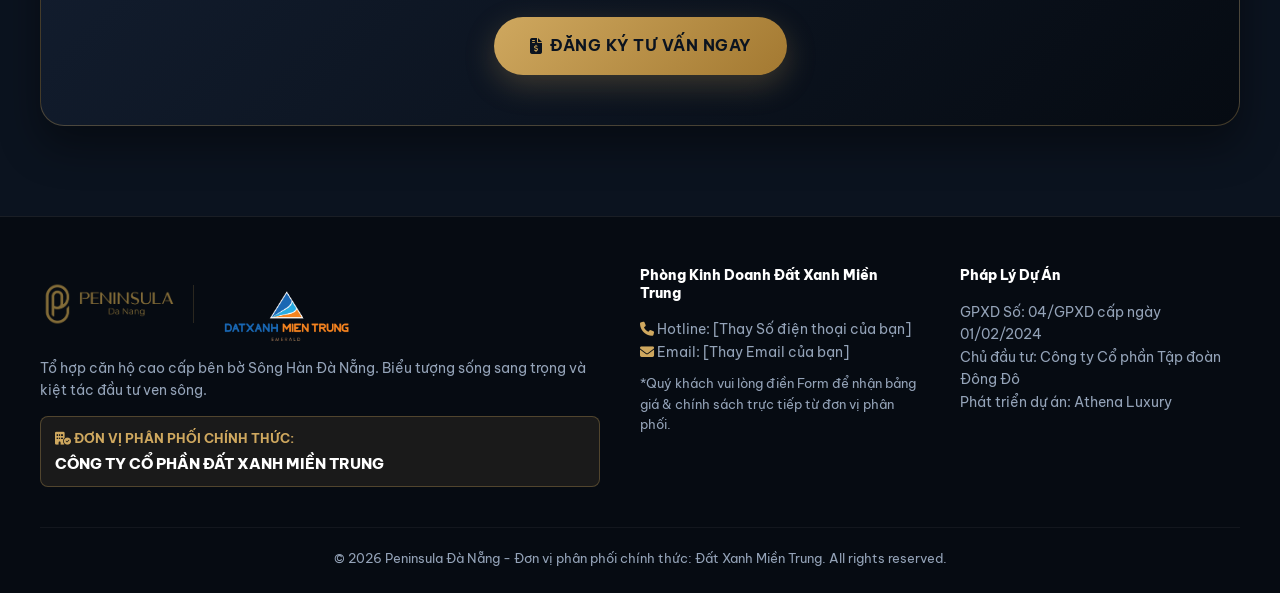
==== commit ea8a1e06: "Add Cache Busting query parameter v=2.0 to all CSS, JS and Logo assets" ====
--- a/index.html
+++ b/index.html
@@ -14,8 +14,8 @@
   <!-- FontAwesome Icons -->
   <link rel="stylesheet" href="https://cdnjs.cloudflare.com/ajax/libs/font-awesome/6.5.1/css/all.min.css">
   
-  <!-- Main Stylesheet -->
-  <link rel="stylesheet" href="style.css">
+  <!-- Main Stylesheet (Versioned for Cache Busting) -->
+  <link rel="stylesheet" href="style.css?v=2.0">
 </head>
 <body>
 
@@ -34,9 +34,9 @@
     <div class="container">
       <div class="nav-wrapper">
         <a href="#" class="logo">
-          <img src="images/logo.png" alt="Peninsula Đà Nẵng" class="brand-logo-img">
+          <img src="images/logo.png?v=2.0" alt="Peninsula Đà Nẵng" class="brand-logo-img">
           <div class="logo-divider"></div>
-          <img src="images/logo_dxmt.png" alt="Đất Xanh Miền Trung" class="dxmt-logo-img">
+          <img src="images/logo_dxmt.png?v=2.0" alt="Đất Xanh Miền Trung" class="dxmt-logo-img">
         </a>
 
         <ul class="nav-menu">
@@ -385,9 +385,9 @@
       <div class="footer-grid">
         <div>
           <div class="logo footer-logo" style="margin-bottom: 16px; gap: 14px;">
-            <img src="images/logo.png" alt="Peninsula Đà Nẵng" class="footer-logo-img">
+            <img src="images/logo.png?v=2.0" alt="Peninsula Đà Nẵng" class="footer-logo-img">
             <div class="logo-divider" style="height: 38px;"></div>
-            <img src="images/logo_dxmt.png" alt="Đất Xanh Miền Trung" class="footer-dxmt-img">
+            <img src="images/logo_dxmt.png?v=2.0" alt="Đất Xanh Miền Trung" class="footer-dxmt-img">
           </div>
           <p style="margin-bottom: 14px;">Tổ hợp căn hộ cao cấp bên bờ Sông Hàn Đà Nẵng. Biểu tượng sống sang trọng và kiệt tác đầu tư ven sông.</p>
           <div style="padding: 10px 14px; background: rgba(207, 168, 95, 0.1); border: 1px solid var(--border-gold); border-radius: 8px;">
@@ -417,7 +417,7 @@
     </div>
   </footer>
 
-  <!-- Script -->
-  <script src="script.js"></script>
+  <!-- Script (Versioned for Cache Busting) -->
+  <script src="script.js?v=2.0"></script>
 </body>
 </html>
--- a/style.css
+++ b/style.css
@@ -107,7 +107,7 @@
 }
 
 .brand-logo-img {
-  max-height: 50px;
+  max-height: 44px;
   width: auto;
   object-fit: contain;
   filter: drop-shadow(0 2px 8px rgba(0, 0, 0, 0.4));
@@ -115,15 +115,15 @@
 }
 
 .dxmt-logo-img {
-  max-height: 38px;
+  max-height: 66px;
   width: auto;
   object-fit: contain;
-  filter: drop-shadow(0 2px 6px rgba(255, 255, 255, 0.2));
+  filter: drop-shadow(0 2px 8px rgba(255, 255, 255, 0.25));
 }
 
 .logo-divider {
   width: 1px;
-  height: 34px;
+  height: 44px;
   background: var(--border-gold);
   opacity: 0.6;
 }
@@ -133,16 +133,15 @@
 }
 
 .footer-logo-img {
-  max-height: 54px;
+  max-height: 46px;
   width: auto;
   object-fit: contain;
 }
 
 .footer-dxmt-img {
-  max-height: 42px;
+  max-height: 74px;
   width: auto;
   object-fit: contain;
-  margin-top: 6px;
 }
 
 .logo-text {
